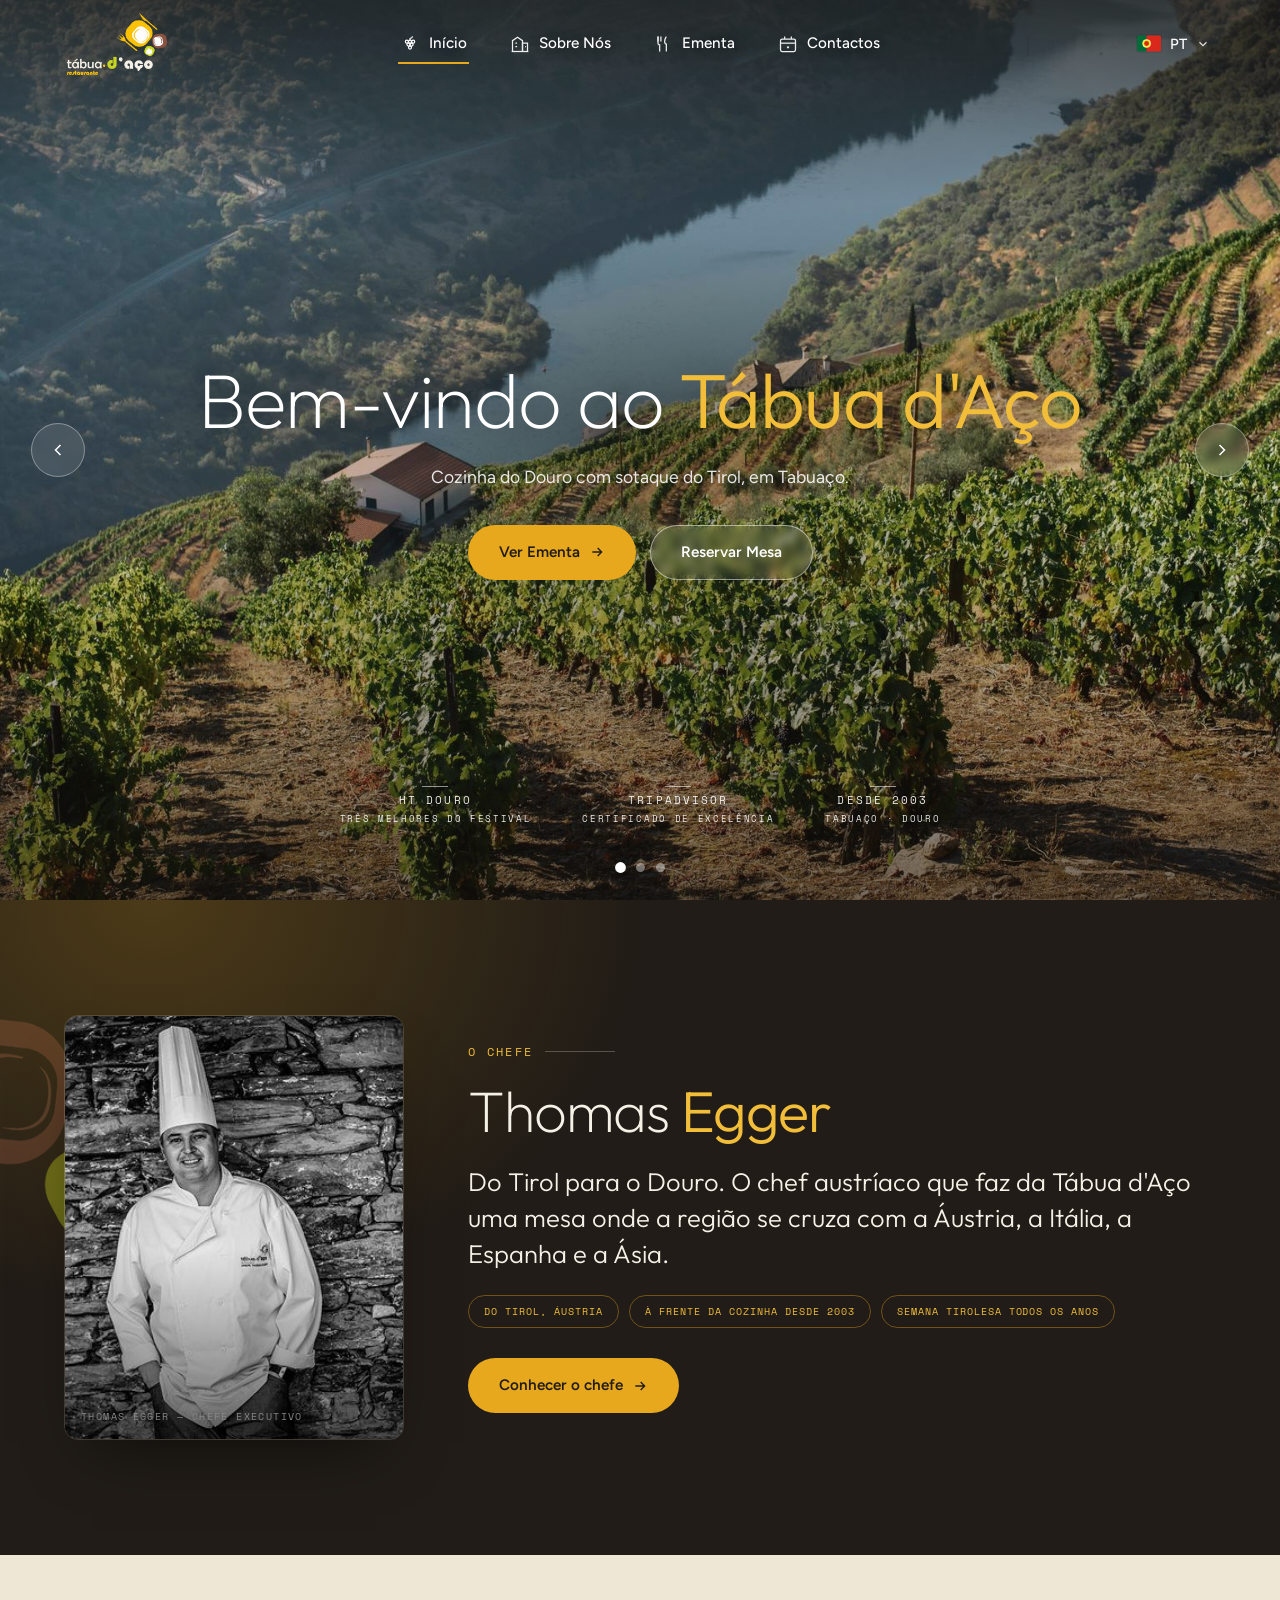
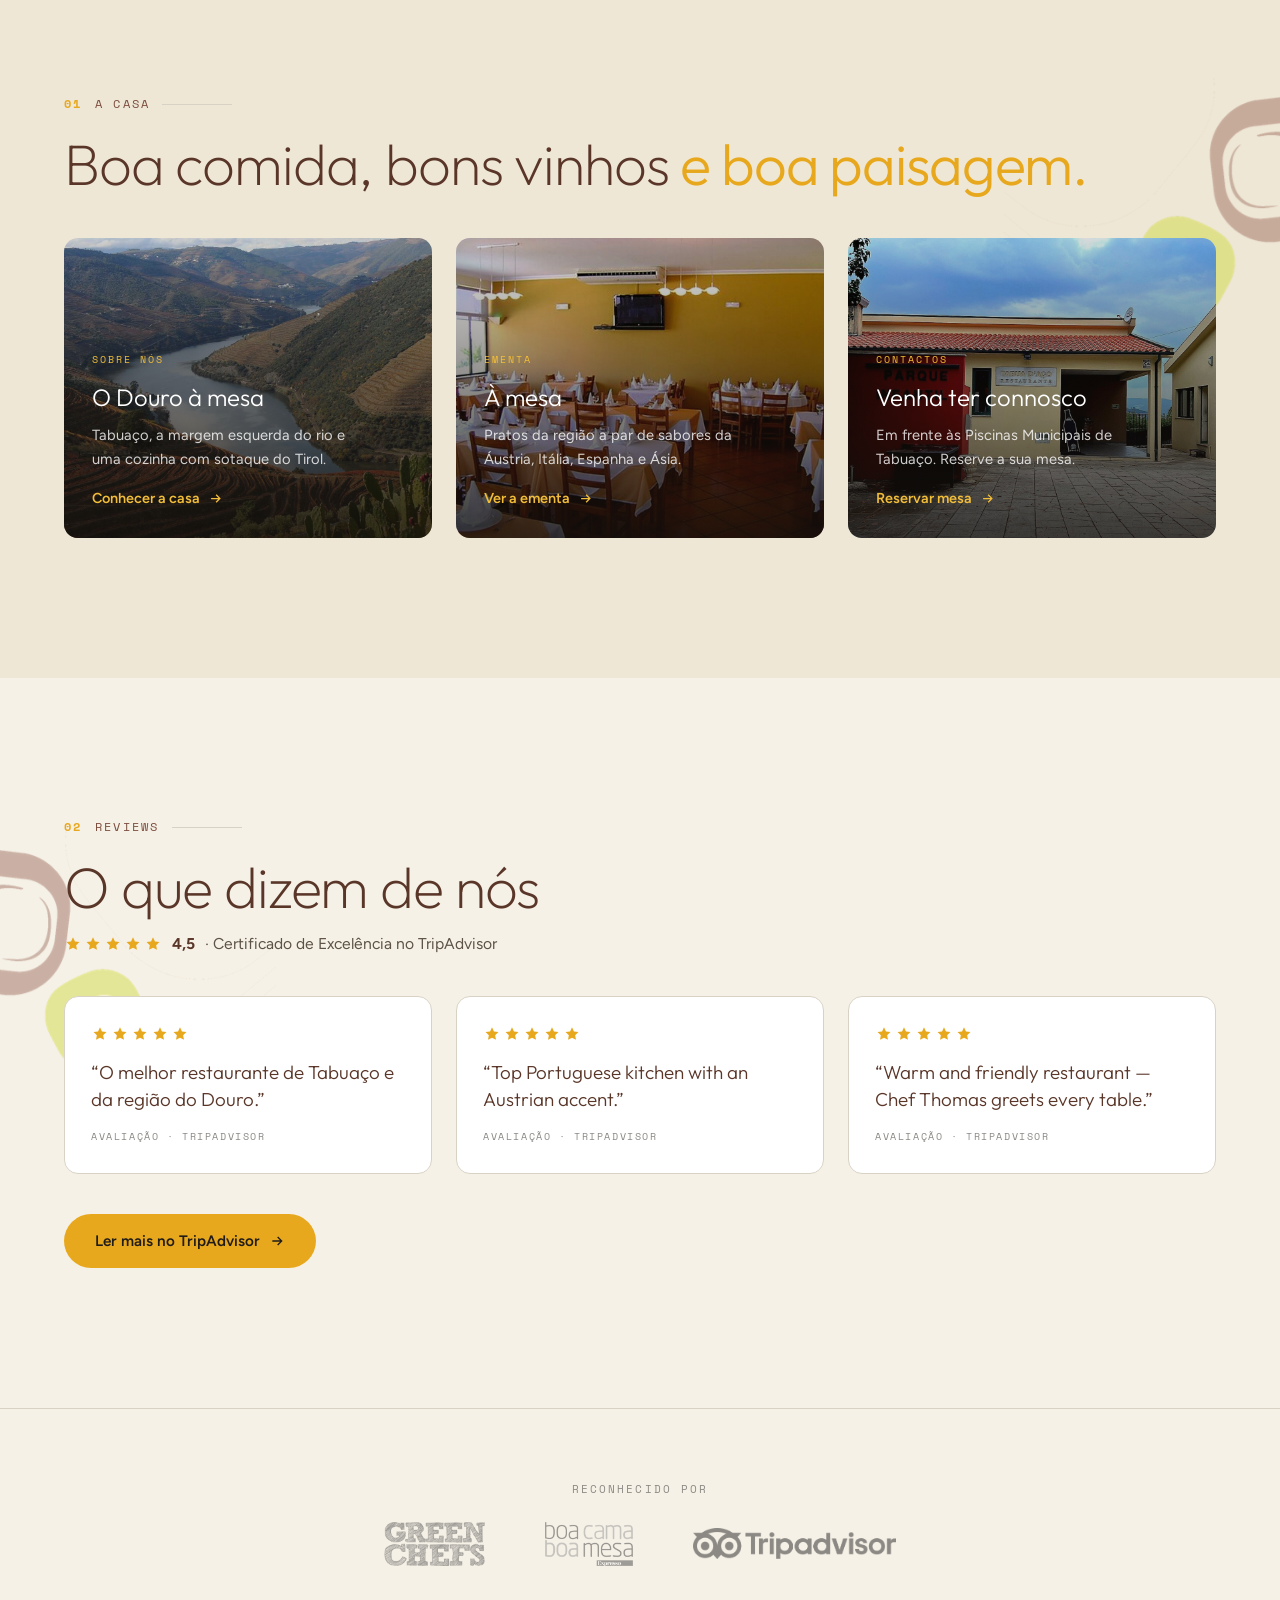
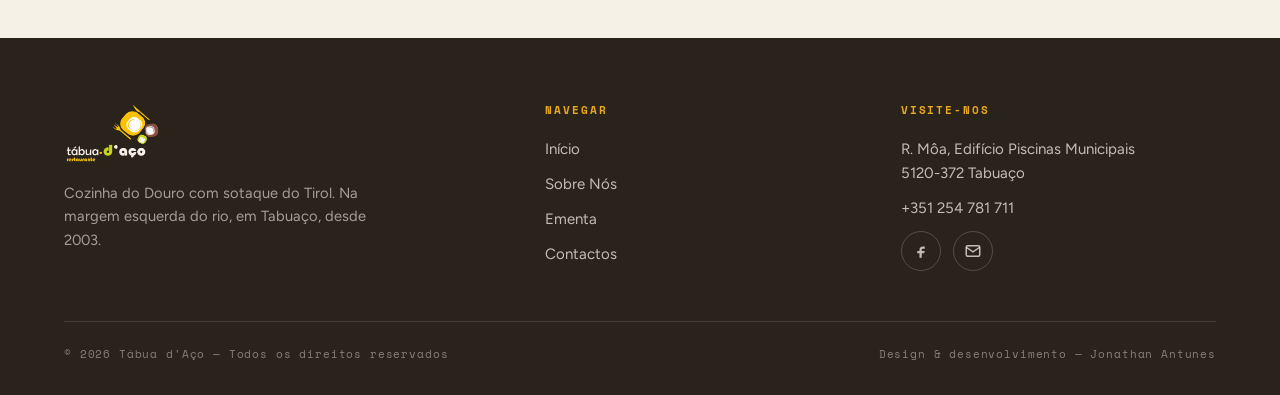
==== index.html @ 77ba1673 "Corrige: interior do restaurante só no cartão 'À mesa' da home Repõe o topo da página Ementa com a f" ====
<!DOCTYPE html>
<html lang="pt">
<head>
<meta charset="UTF-8">
<meta name="viewport" content="width=device-width, initial-scale=1.0">
<meta name="robots" content="index, follow">
<meta name="author" content="Restaurante Tábua d'Aço">
<meta name="theme-color" content="#211C17">
<meta name="geo.region" content="PT-VIS">
<meta name="geo.placename" content="Tabuaço">
<meta name="geo.position" content="41.1156;-7.5664">
<meta name="ICBM" content="41.1156, -7.5664">
<link rel="canonical" href="https://www.restaurantetabuadaco.com/">
<title>Tábua d'Aço — Restaurante · Tabuaço, Douro</title>
<meta name="description" content="Restaurante Tábua d'Aço, em Tabuaço, na margem esquerda do Douro. Cozinha da região com influências austríacas, italianas, asiáticas e espanholas. Chefe Thomas Egger.">
<meta property="og:title" content="Tábua d'Aço — Restaurante · Tabuaço, Douro">
<meta property="og:description" content="Restaurante Tábua d'Aço, em Tabuaço, na margem esquerda do Douro. Cozinha da região com influências austríacas, italianas, asiáticas e espanholas. Chefe Thomas Egger.">
<meta property="og:type" content="website">
<meta property="og:site_name" content="Tábua d'Aço">
<meta property="og:locale" content="pt_PT">
<meta property="og:locale:alternate" content="en_GB">
<meta property="og:locale:alternate" content="de_DE">
<meta property="og:locale:alternate" content="es_ES">
<meta property="og:locale:alternate" content="fr_FR">
<meta property="og:url" content="https://www.restaurantetabuadaco.com/">
<meta property="og:image" content="https://www.restaurantetabuadaco.com/assets/og-image.jpg?v=1">
<meta property="og:image:width" content="1200">
<meta property="og:image:height" content="630">
<meta property="og:image:alt" content="Vista da vila de Tabuaço, no Douro, onde fica o restaurante Tábua d'Aço">
<meta name="twitter:card" content="summary_large_image">
<meta name="twitter:title" content="Tábua d'Aço — Restaurante · Tabuaço, Douro">
<meta name="twitter:description" content="Restaurante Tábua d'Aço, em Tabuaço, na margem esquerda do Douro. Cozinha da região com influências austríacas, italianas, asiáticas e espanholas. Chefe Thomas Egger.">
<meta name="twitter:image" content="https://www.restaurantetabuadaco.com/assets/og-image.jpg?v=1">
<link rel="preconnect" href="https://fonts.googleapis.com">
<link rel="preconnect" href="https://fonts.gstatic.com" crossorigin>
<link href="https://fonts.googleapis.com/css2?family=Outfit:wght@200;300;400;500&family=Figtree:wght@400;500;600&family=Space+Mono:wght@400;700&display=swap" rel="stylesheet">
<link rel="icon" type="image/png" href="assets/favicon.png?v=3">
<link rel="icon" href="assets/favicon.ico?v=3" sizes="any">
<link rel="apple-touch-icon" href="assets/apple-touch-icon.png?v=3">
<link rel="stylesheet" href="assets/style.css?v=21">
<script type="application/ld+json">
{
  "@context": "https://schema.org",
  "@type": "Restaurant",
  "@id": "https://www.restaurantetabuadaco.com/#restaurant",
  "name": "Restaurante Tábua d'Aço",
  "url": "https://www.restaurantetabuadaco.com/",
  "image": "https://www.restaurantetabuadaco.com/assets/og-image.jpg",
  "logo": "https://www.restaurantetabuadaco.com/assets/logo-tabua-daco.png?v=5",
  "description": "Restaurante em Tabuaço, na margem esquerda do Douro. Cozinha da região com influências austríacas, italianas, espanholas e asiáticas, pelo chefe Thomas Egger.",
  "servesCuisine": [
    "Portuguesa",
    "Douro",
    "Austríaca",
    "Italiana",
    "Espanhola",
    "Asiática"
  ],
  "priceRange": "€€",
  "telephone": "+351254781711",
  "email": "geral@restaurantetabuadaco.com",
  "foundingDate": "2003",
  "acceptsReservations": true,
  "currenciesAccepted": "EUR",
  "address": {
    "@type": "PostalAddress",
    "streetAddress": "R. Môa, Edifício Piscinas Municipais",
    "addressLocality": "Tabuaço",
    "postalCode": "5120-372",
    "addressRegion": "Viseu",
    "addressCountry": "PT"
  },
  "geo": {
    "@type": "GeoCoordinates",
    "latitude": 41.1156,
    "longitude": -7.5664
  },
  "hasMap": "https://www.google.com/maps?q=Restaurante+T%C3%A1bua+d%27A%C3%A7o+Tabua%C3%A7o",
  "hasMenu": "https://www.restaurantetabuadaco.com/ementa.html",
  "openingHoursSpecification": [
    {
      "@type": "OpeningHoursSpecification",
      "dayOfWeek": [
        "Tuesday",
        "Wednesday",
        "Thursday",
        "Friday"
      ],
      "opens": "12:00",
      "closes": "15:00"
    },
    {
      "@type": "OpeningHoursSpecification",
      "dayOfWeek": [
        "Tuesday",
        "Wednesday",
        "Thursday",
        "Friday"
      ],
      "opens": "19:00",
      "closes": "23:00"
    },
    {
      "@type": "OpeningHoursSpecification",
      "dayOfWeek": "Saturday",
      "opens": "12:00",
      "closes": "23:59"
    },
    {
      "@type": "OpeningHoursSpecification",
      "dayOfWeek": "Sunday",
      "opens": "12:00",
      "closes": "16:00"
    }
  ],
  "sameAs": [
    "https://www.facebook.com/restaurante.tabuadaco",
    "https://www.tripadvisor.com/Restaurant_Review-g2368615-d3514501-Reviews-Tabua_D_aco-Tabuaco_Viseu_District_Northern_Portugal.html"
  ]
}
</script>
</head>
<body>
<!-- ============ HEADER ============ -->
<div class="header header--overlay">
  <div class="header__top">
    <a href="index.html" class="header__logo" aria-label="Tábua d'Aço — início">
      <img class="logo-dark" src="assets/logo-tabua-daco.png?v=5" alt="Logótipo do Restaurante Tábua d'Aço — Tabuaço, Douro" width="320" height="205">
      <img class="logo-light" src="assets/logo-tabua-daco-claro.png?v=5" alt="" aria-hidden="true" width="320" height="205">
    </a>

    <nav class="header__nav" id="nav" aria-label="Navegação principal">
      <a href="index.html" class="active">
        <svg width="24" height="24" viewBox="0 0 24 24" fill="none" stroke="currentColor" stroke-width="1.5" aria-hidden="true"><circle cx="8.2" cy="9.2" r="1.8"/><circle cx="12" cy="9.2" r="1.8"/><circle cx="15.8" cy="9.2" r="1.8"/><circle cx="10.1" cy="12.7" r="1.8"/><circle cx="13.9" cy="12.7" r="1.8"/><circle cx="12" cy="16.2" r="1.8"/><path d="M12 7.4V5.2M12 5.2c1.7 0 2.8-1 3.1-2.4"/></svg>
        <span data-i18n="nav_home">Início</span>
      </a>
      <a href="sobre.html">
        <svg width="24" height="24" viewBox="0 0 24 24" fill="none" stroke="currentColor" stroke-width="1.5" aria-hidden="true"><path d="M3 21V8l6-4 6 4v13"/><path d="M15 21V11h6v10"/><path d="M6.5 11h2M6.5 15h2M18 15h1"/><path d="M2 21h20"/></svg>
        <span data-i18n="nav_about">Sobre Nós</span>
      </a>
      <a href="ementa.html">
        <svg width="24" height="24" viewBox="0 0 24 24" fill="none" stroke="currentColor" stroke-width="1.5" aria-hidden="true"><path d="M6 3v8a2 2 0 002 2v8"/><path d="M6 3v6M9.5 3v6"/><path d="M16 3c-1.5 2-2 4-2 6s.7 3 2 3v9"/></svg>
        <span data-i18n="nav_menu">Ementa</span>
      </a>
      <a href="contactos.html">
        <svg width="24" height="24" viewBox="0 0 24 24" fill="none" stroke="currentColor" stroke-width="1.5" aria-hidden="true"><path d="M8 3v3M16 3v3"/><rect x="3" y="6" width="18" height="15" rx="2"/><path d="M3 11h18"/><circle cx="12" cy="16" r="1.4" fill="currentColor" stroke="none"/></svg>
        <span data-i18n="nav_contact">Contactos</span>
      </a>
    </nav>

    <div class="header__right">
      <div class="lang" id="lang">
        <button class="lang__btn" id="langBtn" aria-haspopup="true" aria-expanded="false">
          <span class="lang__flag" id="langFlag">
            <svg viewBox="0 0 30 20" width="24" height="17"><rect width="12" height="20" fill="#046A38"/><rect x="12" width="18" height="20" fill="#DA291C"/><circle cx="12" cy="10" r="5" fill="#FFE900" stroke="#fff" stroke-width=".7"/><circle cx="12" cy="10" r="3" fill="#DA291C"/></svg>
          </span>
          <span id="langLabel">PT</span>
          <svg width="24" height="24" class="lang__chev" viewBox="0 0 24 24" fill="none" stroke="currentColor" stroke-width="2"><path d="M6 9l6 6 6-6"/></svg>
        </button>
        <div class="lang__menu" role="menu">
          <button role="menuitem" aria-current="true" data-lang="pt"><svg viewBox="0 0 30 20" width="22" height="15"><rect width="12" height="20" fill="#046A38"/><rect x="12" width="18" height="20" fill="#DA291C"/><circle cx="12" cy="10" r="5" fill="#FFE900" stroke="#fff" stroke-width=".7"/><circle cx="12" cy="10" r="3" fill="#DA291C"/></svg> Português</button>
          <button role="menuitem" aria-current="false" data-lang="en"><svg viewBox="0 0 30 20" width="22" height="15"><rect width="30" height="20" fill="#012169"/><path d="M0 0l30 20M30 0L0 20" stroke="#fff" stroke-width="4"/><path d="M15 0v20M0 10h30" stroke="#fff" stroke-width="6"/><path d="M15 0v20M0 10h30" stroke="#C8102E" stroke-width="3.5"/></svg> English</button>
          <button role="menuitem" aria-current="false" data-lang="de"><svg viewBox="0 0 30 20" width="22" height="15"><rect width="30" height="20" fill="#000"/><rect y="6.667" width="30" height="6.667" fill="#DD0000"/><rect y="13.333" width="30" height="6.667" fill="#FFCE00"/></svg> Deutsch</button>
          <button role="menuitem" aria-current="false" data-lang="es"><svg viewBox="0 0 30 20" width="22" height="15"><rect width="30" height="20" fill="#AA151B"/><rect y="5" width="30" height="10" fill="#F1BF00"/></svg> Español</button>
          <button role="menuitem" aria-current="false" data-lang="fr"><svg viewBox="0 0 30 20" width="22" height="15"><rect width="10" height="20" fill="#0055A4"/><rect x="10" width="10" height="20" fill="#fff"/><rect x="20" width="10" height="20" fill="#EF4135"/></svg> Français</button>
        </div>
      </div>
    </div>

    <button class="burger" id="burger" aria-label="Abrir menu" aria-expanded="false" aria-controls="nav">
      <span></span><span></span><span></span>
    </button>
  </div>
</div>

<main id="topo">
<section class="hero" id="hero">
  <!-- Fotos do slideshow (legendas para SEO/acessibilidade) -->
  <!-- Créditos: slide 1 © Maksym Kaharlytskyi (Unsplash); slide 2 © Rach Sam (Unsplash); slide 3 vila de Tabuaço -->
  <div class="hero__slide active" data-slide="0" role="img" aria-label="Vinhas em socalcos e a curva do rio Douro ao fim da tarde"></div>
  <div class="hero__slide" data-slide="1" role="img" aria-label="Quinta junto ao rio Douro, entre socalcos de vinha"></div>
  <div class="hero__slide" data-slide="2" role="img" aria-label="Vista panorâmica da vila de Tabuaço, no Alto Douro Vinhateiro"></div>
  <div class="hero__scrim"></div>

  <div class="hero__inner">
    <h1 class="hero__title" id="heroTitle">Bem-vindo ao <span class="accent">Tábua d'Aço</span></h1>
    <p class="hero__sub" id="heroSub">Cozinha do Douro com sotaque do Tirol, em Tabuaço.</p>
    <div class="hero__cta">
      <a href="ementa.html" class="btn btn--gold"><span data-i18n="btn_menu">Ver Ementa</span>
        <svg width="24" height="24" viewBox="0 0 24 24" fill="none" stroke="currentColor" stroke-width="2"><path d="M5 12h14M13 6l6 6-6 6"/></svg>
      </a>
      <a href="contactos.html" class="btn btn--ghost" data-i18n="btn_book">Reservar Mesa</a>
    </div>
  </div>

  <button class="hero__arrow hero__arrow--prev" id="prev" aria-label="Imagem anterior">
    <svg width="24" height="24" viewBox="0 0 24 24" fill="none" stroke="currentColor" stroke-width="1.8"><path d="M15 18l-6-6 6-6"/></svg>
  </button>
  <button class="hero__arrow hero__arrow--next" id="next" aria-label="Imagem seguinte">
    <svg width="24" height="24" viewBox="0 0 24 24" fill="none" stroke="currentColor" stroke-width="1.8"><path d="M9 6l6 6-6 6"/></svg>
  </button>

  <div class="hero__marks">
    <div class="mark">
      <span class="mark__rule"></span>
      <strong>HT Douro</strong>
      <span data-i18n="mark1_s">Três melhores do festival</span>
    </div>
    <div class="mark">
      <span class="mark__rule"></span>
      <strong>TripAdvisor</strong>
      <span data-i18n="mark2_s">Certificado de Excelência</span>
    </div>
    <div class="mark">
      <span class="mark__rule"></span>
      <strong data-i18n="mark3_t">Desde 2003</strong>
      <span>Tabuaço · Douro</span>
    </div>
  </div>

  <div class="hero__dots" id="dots">
    <button class="dot active" data-go="0" aria-label="Imagem 1"></button>
    <button class="dot" data-go="1" aria-label="Imagem 2"></button>
    <button class="dot" data-go="2" aria-label="Imagem 3"></button>
  </div>
</section>

<!-- ============ CHEFE (destaque) ============ -->
<section class="cheffeat" id="chef-home">
  <div class="cheffeat__glow"></div>
  <div class="cheffeat__wrap">
    <figure class="cheffeat__photo reveal">
      <img src="assets/chef-thomas.jpg?v=2" alt="Chefe Thomas Egger, do Restaurante Tábua d'Aço, em Tabuaço" width="480" height="600" loading="lazy">
      <figcaption>Thomas Egger <span data-i18n="chef_cap">— Chefe executivo</span></figcaption>
    </figure>
    <div class="cheffeat__body reveal">
      <div class="eyebrow eyebrow--dark"><span data-i18n="chef_eyebrow">O Chefe</span> <span class="rule"></span></div>
      <h2 class="h2 h2--light">Thomas <span class="accent">Egger</span></h2>
      <p class="cheffeat__lead" data-i18n="chefh_lead">Do Tirol para o Douro. O chef austríaco que faz da Tábua d'Aço uma mesa onde a região se cruza com a Áustria, a Itália, a Espanha e a Ásia.</p>
      <div class="cheffeat__tags">
        <span data-i18n="chefh_t1">Do Tirol, Áustria</span>
        <span data-i18n="chefh_t2">À frente da cozinha desde 2003</span>
        <span data-i18n="chefh_t3">Semana Tirolesa todos os anos</span>
      </div>
      <a href="sobre.html#chefe" class="btn btn--gold"><span data-i18n="chefh_cta">Conhecer o chefe</span>
        <svg width="24" height="24" viewBox="0 0 24 24" fill="none" stroke="currentColor" stroke-width="2"><path d="M5 12h14M13 6l6 6-6 6"/></svg>
      </a>
    </div>
  </div>
</section>

<!-- ============ ATALHOS ============ -->
<section class="section teasers">
  <div class="section__wrap">
    <div class="eyebrow"><span class="num">01</span> <span data-i18n="home_eyebrow">A casa</span> <span class="rule"></span></div>
    <h2 class="h2" data-i18n="home_h2">Boa comida, bons vinhos <span class="accent">e boa paisagem.</span></h2>
    <div class="teasers__grid">
      <a href="sobre.html" class="teaser teaser--sobre reveal">
        <span class="teaser__bg"></span>
        <span class="teaser__k" data-i18n="nav_about">Sobre Nós</span>
        <h3 data-i18n="t1_h3">O Douro à mesa</h3>
        <p data-i18n="t1_p">Tabuaço, a margem esquerda do rio e uma cozinha com sotaque do Tirol.</p>
        <span class="teaser__go"><span data-i18n="t1_go">Conhecer a casa</span>
          <svg width="24" height="24" viewBox="0 0 24 24" fill="none" stroke="currentColor" stroke-width="2"><path d="M5 12h14M13 6l6 6-6 6"/></svg>
        </span>
      </a>
      <a href="ementa.html" class="teaser teaser--ementa reveal">
        <span class="teaser__bg"></span>
        <span class="teaser__k" data-i18n="nav_menu">Ementa</span>
        <h3 data-i18n="t2_h3">À mesa</h3>
        <p data-i18n="t2_p">Pratos da região a par de sabores da Áustria, Itália, Espanha e Ásia.</p>
        <span class="teaser__go"><span data-i18n="t2_go">Ver a ementa</span>
          <svg width="24" height="24" viewBox="0 0 24 24" fill="none" stroke="currentColor" stroke-width="2"><path d="M5 12h14M13 6l6 6-6 6"/></svg>
        </span>
      </a>
      <a href="contactos.html" class="teaser teaser--contactos reveal">
        <span class="teaser__bg"></span>
        <span class="teaser__k" data-i18n="nav_contact">Contactos</span>
        <h3 data-i18n="t3_h3">Venha ter connosco</h3>
        <p data-i18n="t3_p">Em frente às Piscinas Municipais de Tabuaço. Reserve a sua mesa.</p>
        <span class="teaser__go"><span data-i18n="t3_go">Reservar mesa</span>
          <svg width="24" height="24" viewBox="0 0 24 24" fill="none" stroke="currentColor" stroke-width="2"><path d="M5 12h14M13 6l6 6-6 6"/></svg>
        </span>
      </a>
    </div>
  </div>
</section>

<!-- ============ REVIEWS ============ -->
<section class="section reviews">
  <div class="section__wrap">
    <div class="eyebrow"><span class="num">02</span> <span data-i18n="rev_eyebrow">Reviews</span> <span class="rule"></span></div>
    <h2 class="h2" data-i18n="rev_h2">O que dizem de nós</h2>
    <p class="reviews__summary">
      <span class="review__stars" aria-hidden="true"><svg viewBox="0 0 24 24" fill="currentColor"><path d="M12 3l2.6 5.6 6 .8-4.4 4.2 1.1 6.1L12 16.9 6.7 19.7l1.1-6.1L3.4 9.4l6-.8z"/></svg><svg viewBox="0 0 24 24" fill="currentColor"><path d="M12 3l2.6 5.6 6 .8-4.4 4.2 1.1 6.1L12 16.9 6.7 19.7l1.1-6.1L3.4 9.4l6-.8z"/></svg><svg viewBox="0 0 24 24" fill="currentColor"><path d="M12 3l2.6 5.6 6 .8-4.4 4.2 1.1 6.1L12 16.9 6.7 19.7l1.1-6.1L3.4 9.4l6-.8z"/></svg><svg viewBox="0 0 24 24" fill="currentColor"><path d="M12 3l2.6 5.6 6 .8-4.4 4.2 1.1 6.1L12 16.9 6.7 19.7l1.1-6.1L3.4 9.4l6-.8z"/></svg><svg viewBox="0 0 24 24" fill="currentColor"><path d="M12 3l2.6 5.6 6 .8-4.4 4.2 1.1 6.1L12 16.9 6.7 19.7l1.1-6.1L3.4 9.4l6-.8z"/></svg></span>
      <strong>4,5</strong> <span data-i18n="rev_summary">· Certificado de Excelência no TripAdvisor</span>
    </p>

    <div class="reviews__grid">
      <article class="review reveal">
        <span class="review__stars" aria-hidden="true"><svg viewBox="0 0 24 24" fill="currentColor"><path d="M12 3l2.6 5.6 6 .8-4.4 4.2 1.1 6.1L12 16.9 6.7 19.7l1.1-6.1L3.4 9.4l6-.8z"/></svg><svg viewBox="0 0 24 24" fill="currentColor"><path d="M12 3l2.6 5.6 6 .8-4.4 4.2 1.1 6.1L12 16.9 6.7 19.7l1.1-6.1L3.4 9.4l6-.8z"/></svg><svg viewBox="0 0 24 24" fill="currentColor"><path d="M12 3l2.6 5.6 6 .8-4.4 4.2 1.1 6.1L12 16.9 6.7 19.7l1.1-6.1L3.4 9.4l6-.8z"/></svg><svg viewBox="0 0 24 24" fill="currentColor"><path d="M12 3l2.6 5.6 6 .8-4.4 4.2 1.1 6.1L12 16.9 6.7 19.7l1.1-6.1L3.4 9.4l6-.8z"/></svg><svg viewBox="0 0 24 24" fill="currentColor"><path d="M12 3l2.6 5.6 6 .8-4.4 4.2 1.1 6.1L12 16.9 6.7 19.7l1.1-6.1L3.4 9.4l6-.8z"/></svg></span>
        <p class="review__text">“O melhor restaurante de Tabuaço e da região do Douro.”</p>
        <span class="review__src" data-i18n="rev_src">Avaliação · TripAdvisor</span>
      </article>
      <article class="review reveal">
        <span class="review__stars" aria-hidden="true"><svg viewBox="0 0 24 24" fill="currentColor"><path d="M12 3l2.6 5.6 6 .8-4.4 4.2 1.1 6.1L12 16.9 6.7 19.7l1.1-6.1L3.4 9.4l6-.8z"/></svg><svg viewBox="0 0 24 24" fill="currentColor"><path d="M12 3l2.6 5.6 6 .8-4.4 4.2 1.1 6.1L12 16.9 6.7 19.7l1.1-6.1L3.4 9.4l6-.8z"/></svg><svg viewBox="0 0 24 24" fill="currentColor"><path d="M12 3l2.6 5.6 6 .8-4.4 4.2 1.1 6.1L12 16.9 6.7 19.7l1.1-6.1L3.4 9.4l6-.8z"/></svg><svg viewBox="0 0 24 24" fill="currentColor"><path d="M12 3l2.6 5.6 6 .8-4.4 4.2 1.1 6.1L12 16.9 6.7 19.7l1.1-6.1L3.4 9.4l6-.8z"/></svg><svg viewBox="0 0 24 24" fill="currentColor"><path d="M12 3l2.6 5.6 6 .8-4.4 4.2 1.1 6.1L12 16.9 6.7 19.7l1.1-6.1L3.4 9.4l6-.8z"/></svg></span>
        <p class="review__text">“Top Portuguese kitchen with an Austrian accent.”</p>
        <span class="review__src" data-i18n="rev_src">Avaliação · TripAdvisor</span>
      </article>
      <article class="review reveal">
        <span class="review__stars" aria-hidden="true"><svg viewBox="0 0 24 24" fill="currentColor"><path d="M12 3l2.6 5.6 6 .8-4.4 4.2 1.1 6.1L12 16.9 6.7 19.7l1.1-6.1L3.4 9.4l6-.8z"/></svg><svg viewBox="0 0 24 24" fill="currentColor"><path d="M12 3l2.6 5.6 6 .8-4.4 4.2 1.1 6.1L12 16.9 6.7 19.7l1.1-6.1L3.4 9.4l6-.8z"/></svg><svg viewBox="0 0 24 24" fill="currentColor"><path d="M12 3l2.6 5.6 6 .8-4.4 4.2 1.1 6.1L12 16.9 6.7 19.7l1.1-6.1L3.4 9.4l6-.8z"/></svg><svg viewBox="0 0 24 24" fill="currentColor"><path d="M12 3l2.6 5.6 6 .8-4.4 4.2 1.1 6.1L12 16.9 6.7 19.7l1.1-6.1L3.4 9.4l6-.8z"/></svg><svg viewBox="0 0 24 24" fill="currentColor"><path d="M12 3l2.6 5.6 6 .8-4.4 4.2 1.1 6.1L12 16.9 6.7 19.7l1.1-6.1L3.4 9.4l6-.8z"/></svg></span>
        <p class="review__text">“Warm and friendly restaurant — Chef Thomas greets every table.”</p>
        <span class="review__src" data-i18n="rev_src">Avaliação · TripAdvisor</span>
      </article>
    </div>

    <a href="https://www.tripadvisor.com/Restaurant_Review-g2368615-d3514501-Reviews-Tabua_D_aco-Tabuaco_Viseu_District_Northern_Portugal.html" target="_blank" rel="noopener" class="btn btn--gold reviews__cta">
      <span data-i18n="rev_cta">Ler mais no TripAdvisor</span>
      <svg width="24" height="24" viewBox="0 0 24 24" fill="none" stroke="currentColor" stroke-width="2"><path d="M5 12h14M13 6l6 6-6 6"/></svg>
    </a>
  </div>
</section>
</main>

<!-- ============ RECONHECIDO POR ============ -->
<section class="trustband">
  <div class="awardwall reveal">
    <p class="awardwall__k" data-i18n="aw_wall_k">Reconhecido por</p>
    <div class="awardwall__row">
      <img src="assets/award-greenchef.png?v=1" alt="Green Chefs" loading="lazy">
      <img src="assets/award-boacama.png?v=1" alt="Boa Cama Boa Mesa — Guia Expresso" loading="lazy">
      <img class="aw--wide" src="assets/award-tripadvisor.png?v=1" alt="Tripadvisor" loading="lazy">
    </div>
  </div>
</section>

<!-- ============ FOOTER ============ -->
<div class="footer">
  <div class="footer__grid">
    <div>
      <img src="assets/logo-tabua-daco-claro.png?v=5" alt="Restaurante Tábua d'Aço" class="footer__logo" width="320" height="203" loading="lazy">
      <p class="footer__tag" data-i18n="footer_tag">Cozinha do Douro com sotaque do Tirol. Na margem esquerda do rio, em Tabuaço, desde 2003.</p>
    </div>
    <div class="footer__col">
      <h4 data-i18n="foot_nav">Navegar</h4>
      <a href="index.html" data-i18n="nav_home">Início</a>
      <a href="sobre.html" data-i18n="nav_about">Sobre Nós</a>
      <a href="ementa.html" data-i18n="nav_menu">Ementa</a>
      <a href="contactos.html" data-i18n="nav_contact">Contactos</a>
    </div>
    <div class="footer__col">
      <h4 data-i18n="foot_visit">Visite-nos</h4>
      <p>R. Môa, Edifício Piscinas Municipais<br>5120-372 Tabuaço</p>
      <p><a href="tel:+351254781711">+351 254 781 711</a></p>
      <div class="footer__social">
        <a href="https://facebook.com/restaurante.tabuadaco" target="_blank" rel="noopener" aria-label="Facebook"><svg width="24" height="24" viewBox="0 0 24 24" fill="currentColor"><path d="M14 9h3V6h-3c-2.2 0-4 1.8-4 4v2H7v3h3v6h3v-6h3l1-3h-4v-2c0-.6.4-1 1-1z"/></svg></a>
        <a href="mailto:geral@restaurantetabuadaco.com" aria-label="Email"><svg width="24" height="24" viewBox="0 0 24 24" fill="none" stroke="currentColor" stroke-width="2"><rect x="3" y="5" width="18" height="14" rx="2"/><path d="M3 7l9 6 9-6"/></svg></a>
      </div>
    </div>
  </div>
  <div class="footer__bottom">
    <span data-i18n="foot_rights">© 2026 Tábua d'Aço — Todos os direitos reservados</span>
    <span>Design &amp; desenvolvimento — Jonathan Antunes</span>
  </div>
</div>

<button class="totop" id="totop" aria-label="Voltar ao topo">
  <svg width="24" height="24" viewBox="0 0 24 24" fill="none" stroke="currentColor" stroke-width="2.4"><path d="M12 19V5M5 12l7-7 7 7"/></svg>
</button>

<script src="assets/i18n.js?v=6"></script>
<script src="assets/app.js?v=5"></script>
</body>
</html>
---- assets/style.css ----
:root{
  --espresso:#211C17;
  --espresso-2:#2A231C;
  --cream:#F6F1E7;
  --cream-2:#EFE7D6;
  --brown:#7C4E3E;
  --brown-deep:#5A3629;
  --gold:#E7A81E;
  --gold-soft:#F2BE3A;
  --olive:#8FA028;
  --olive-soft:#A7B834;
  --steel:#8C8A85;
  --steel-line:#D8D2C4;
  --ink:#2B241D;
  --ink-soft:#5C5245;
  --white:#FFFFFF;

  --display:'Outfit',-apple-system,'Segoe UI',sans-serif;
  --sans:'Figtree',-apple-system,'Segoe UI',sans-serif;
  --mono:'Space Mono',ui-monospace,monospace;

  --img1:url("hero-1-vale.jpg");
  --img-contactos:url("contactos-frente.jpg?v=1");
  --img-mesa:url("interior-sala.jpg?v=1");
  --img2:url("hero-2-rio.jpg");
  --img3:url("hero-3-socalcos.jpg");
  --hero1:url("hero-1-vinhas.jpg");
  --hero2:url("hero-2-douro.jpg?v=3");
  --hero3:url("hero-3-tabuaco.jpg?v=2");

  --wrap:1180px;
  --pad:clamp(20px,5vw,64px);
  --head-top:88px;
}
*{margin:0;padding:0;box-sizing:border-box}
html{scroll-behavior:smooth}
body{font-family:var(--sans);background:var(--cream);color:var(--ink);line-height:1.6;-webkit-font-smoothing:antialiased;overflow-x:hidden}
img{max-width:100%;display:block}
a{color:inherit;text-decoration:none}
::selection{background:var(--gold);color:var(--espresso)}
:focus-visible{outline:2px solid var(--gold);outline-offset:3px;border-radius:3px}

/* ============ HEADER (2 camadas, à Lunar) ============ */
.header{position:sticky;top:0;z-index:100;background:var(--white)}

/* página inicial: cabeçalho sobre a imagem (sem fundo); ao rolar surge a barra branca */
.header--overlay{
  position:fixed;top:0;left:0;right:0;background:transparent;
  transition:background .35s ease,box-shadow .35s ease;
}
.header--overlay.scrolled{
  background:var(--white);
  box-shadow:0 8px 26px -16px rgba(0,0,0,.4);
}
/* leve escurecimento por trás do cabeçalho para o texto se ler sobre as fotos */
.header--overlay:not(.scrolled)::before{
  content:"";position:absolute;left:0;right:0;top:0;height:230%;z-index:-1;pointer-events:none;
  background:linear-gradient(180deg,rgba(18,14,10,.5),rgba(18,14,10,0));
}
.header--overlay:not(.scrolled) .header__top{border-bottom-color:transparent}
/* cabeçalho claro enquanto está sobre a imagem */
.header--overlay:not(.scrolled) .header__nav a,
.header--overlay:not(.scrolled) .lang__btn{color:#fff;text-shadow:0 1px 12px rgba(0,0,0,.5)}
.header--overlay:not(.scrolled) .header__nav a svg{color:#fff;opacity:.92}
.header--overlay:not(.scrolled) .header__nav a.active svg{opacity:1}
.header--overlay:not(.scrolled) .lang__chev{color:rgba(255,255,255,.85)}
.header--overlay:not(.scrolled) .burger span{background:#fff}
/* troca de logótipo consoante o fundo */
.header__logo .logo-light{display:none}
.header--overlay:not(.scrolled) .header__logo .logo-dark{display:none}
.header--overlay:not(.scrolled) .header__logo .logo-light{display:block}

.header__top{
  height:var(--head-top);
  display:grid;grid-template-columns:1fr auto 1fr;align-items:center;
  padding:0 var(--pad);border-bottom:1px solid var(--steel-line);
}
.header__logo{display:flex;justify-content:flex-start}
.header__logo img{height:68px;width:auto}

.header__right{display:flex;justify-content:flex-end;align-items:center}
.lang{position:relative}
.lang__btn{
  display:flex;align-items:center;gap:9px;background:none;border:0;cursor:pointer;
  font-family:var(--sans);font-size:.92rem;font-weight:500;color:var(--ink);padding:8px 6px;
}
.lang__flag{width:24px;height:17px;border-radius:2px;overflow:hidden;flex:none;box-shadow:0 0 0 1px rgba(0,0,0,.08)}
.lang__chev{width:14px;height:14px;transition:transform .25s;color:var(--steel)}
.lang.open .lang__chev{transform:rotate(180deg)}
.lang__menu{
  position:absolute;right:0;top:calc(100% + 8px);background:var(--white);
  border:1px solid var(--steel-line);border-radius:10px;min-width:132px;padding:6px;
  box-shadow:0 18px 40px -18px rgba(0,0,0,.3);
  opacity:0;visibility:hidden;transform:translateY(-6px);transition:opacity .2s,transform .2s,visibility .2s;
}
.lang.open .lang__menu{opacity:1;visibility:visible;transform:none}
.lang__menu button{
  width:100%;display:flex;align-items:center;gap:9px;background:none;border:0;cursor:pointer;
  padding:9px 10px;border-radius:7px;font-family:var(--sans);font-size:.9rem;color:var(--ink);
  transition:background .18s;
}
.lang__menu button:hover{background:var(--cream-2)}
.lang__menu button[aria-current="true"]{font-weight:600}

/* navegação única: ícone + rótulo na mesma barra */
.header__nav{
  display:flex;align-items:center;justify-content:center;gap:clamp(16px,3vw,44px);
}
.header__nav a{
  display:inline-flex;align-items:center;gap:9px;white-space:nowrap;
  font-size:.95rem;font-weight:500;color:var(--ink);position:relative;padding:10px 2px;
  transition:color .2s;
}
.header__nav a svg{width:20px;height:20px;color:var(--brown);opacity:.68;transition:opacity .2s,transform .25s}
.header__nav a::after{content:"";position:absolute;left:0;right:0;bottom:2px;height:2px;width:0;margin:0 auto;background:var(--gold);transition:width .28s ease}
.header__nav a:hover{color:var(--brown)}
.header__nav a:hover svg{opacity:1;transform:translateY(-1px)}
.header__nav a:hover::after{width:100%}
.header__nav a.active{color:var(--brown)}
.header__nav a.active svg{opacity:1}
.header__nav a.active::after{width:100%}

.burger{display:none;background:none;border:0;cursor:pointer;width:40px;height:40px;position:relative}
.burger span{position:absolute;left:9px;right:9px;height:2px;background:var(--ink);transition:transform .35s,opacity .2s}
.burger span:nth-child(1){top:13px}
.burger span:nth-child(2){top:19px}
.burger span:nth-child(3){top:25px}
.burger.open span:nth-child(1){transform:translateY(6px) rotate(45deg)}
.burger.open span:nth-child(2){opacity:0}
.burger.open span:nth-child(3){transform:translateY(-6px) rotate(-45deg)}

/* ============ HERO SLIDER ============ */
.hero{
  position:relative;
  height:100svh;
  min-height:560px;
  overflow:hidden;background:var(--espresso);
}
.hero__slide{
  position:absolute;inset:0;
  background-size:cover;background-position:center;
  opacity:0;transform:scale(1.05);
  transition:opacity 1.1s ease,transform 7s ease-out;
}
.hero__slide.active{opacity:1;transform:scale(1)}
.hero__slide[data-slide="0"]{background-image:var(--hero1)}
.hero__slide[data-slide="1"]{background-image:var(--hero2)}
.hero__slide[data-slide="2"]{background-image:var(--hero3)}
.hero__scrim{
  position:absolute;inset:0;pointer-events:none;
  background:
    radial-gradient(70% 55% at 50% 48%,rgba(20,16,12,.34),transparent 72%),
    linear-gradient(180deg,rgba(20,16,12,.34) 0%,rgba(20,16,12,.06) 26%,rgba(20,16,12,.08) 54%,rgba(20,16,12,.58) 100%);
}
.hero__inner{
  position:absolute;inset:0;z-index:2;
  display:flex;flex-direction:column;align-items:center;justify-content:center;
  padding:40px clamp(60px,9vw,120px) 0;text-align:center;
}
.hero__title{
  font-family:var(--display);font-weight:200;color:var(--white);
  font-size:clamp(2.1rem,6vw,5.6rem);line-height:1.05;letter-spacing:-.015em;
  text-shadow:0 4px 40px rgba(0,0,0,.45);
  max-width:min(1120px,92vw);text-wrap:balance;
}
.hero__title .accent{font-weight:300;color:var(--gold-soft);white-space:nowrap}
.hero__sub{
  margin-top:22px;color:rgba(255,255,255,.88);font-size:clamp(.95rem,1.4vw,1.1rem);
  max-width:46ch;text-shadow:0 2px 20px rgba(0,0,0,.4);
}
.hero__cta{margin-top:34px;display:flex;gap:14px;flex-wrap:wrap;justify-content:center}

.btn{
  font-family:var(--sans);font-weight:600;font-size:.95rem;
  padding:14px 30px;border-radius:100px;cursor:pointer;border:1px solid transparent;
  display:inline-flex;align-items:center;gap:9px;
  transition:transform .2s,background .25s,box-shadow .25s,border-color .25s,color .25s;
}
.btn svg{width:16px;height:16px}
.btn--gold{background:var(--gold);color:var(--espresso)}
.btn--gold:hover{background:var(--gold-soft);transform:translateY(-2px);box-shadow:0 14px 30px -12px rgba(231,168,30,.75)}
.btn--ghost{background:rgba(255,255,255,.07);color:var(--white);border-color:rgba(255,255,255,.5);backdrop-filter:blur(4px)}
.btn--ghost:hover{background:rgba(255,255,255,.16);border-color:var(--white);transform:translateY(-2px)}

/* setas */
.hero__arrow{
  position:absolute;top:50%;transform:translateY(-50%);z-index:3;
  width:54px;height:54px;border-radius:50%;cursor:pointer;
  border:1px solid rgba(255,255,255,.35);background:rgba(255,255,255,.1);
  backdrop-filter:blur(6px);color:var(--white);
  display:flex;align-items:center;justify-content:center;
  transition:background .25s,border-color .25s,transform .2s;
}
.hero__arrow:hover{background:rgba(255,255,255,.24);border-color:var(--white)}
.hero__arrow--prev{left:clamp(12px,2.4vw,32px)}
.hero__arrow--next{right:clamp(12px,2.4vw,32px)}
.hero__arrow--prev:hover{transform:translateY(-50%) translateX(-2px)}
.hero__arrow--next:hover{transform:translateY(-50%) translateX(2px)}
.hero__arrow svg{width:20px;height:20px}

/* selos */
.hero__marks{
  position:absolute;left:0;right:0;bottom:74px;z-index:3;
  display:flex;align-items:flex-end;justify-content:center;gap:clamp(22px,4vw,56px);
  flex-wrap:wrap;padding:0 20px;
}
.mark{
  display:flex;flex-direction:column;align-items:center;gap:6px;
  color:rgba(255,255,255,.9);font-family:var(--mono);
  font-size:.58rem;letter-spacing:.18em;text-transform:uppercase;line-height:1.35;text-align:center;
}
.mark__rosettes{display:flex;gap:5px}
.mark__rosettes svg{width:19px;height:19px}
.mark__rule{width:26px;height:1px;background:rgba(255,255,255,.55)}
.mark strong{font-weight:400;font-size:.66rem;letter-spacing:.2em}

/* pontos */
.hero__dots{
  position:absolute;left:0;right:0;bottom:28px;z-index:3;
  display:flex;justify-content:center;gap:11px;
}
.dot{
  width:9px;height:9px;border-radius:50%;border:0;cursor:pointer;padding:0;
  background:rgba(255,255,255,.4);transition:background .25s,transform .25s;
}
.dot:hover{background:rgba(255,255,255,.7)}
.dot.active{background:var(--white);transform:scale(1.2)}

/* ============ SECÇÕES ============ */
.section{padding:clamp(80px,11vw,140px) var(--pad)}
.section__wrap{max-width:var(--wrap);margin:0 auto}
.eyebrow{
  display:flex;align-items:center;gap:12px;margin-bottom:20px;
  font-family:var(--mono);font-size:.72rem;letter-spacing:.2em;text-transform:uppercase;color:var(--brown);
}
.eyebrow .num{color:var(--gold);font-weight:700}
.eyebrow .rule{flex:1;height:1px;background:var(--steel-line);max-width:70px}
.h2{
  font-family:var(--display);font-weight:200;
  font-size:clamp(2.1rem,4.8vw,3.6rem);line-height:1.05;letter-spacing:-.02em;color:var(--brown-deep);
}
.h2 .accent{color:var(--gold);font-weight:300}

/* SOBRE */
.about{background:var(--cream)}
.about__grid{display:grid;grid-template-columns:1.05fr .95fr;gap:clamp(36px,6vw,84px);align-items:center}
.about__lead{
  font-family:var(--display);font-weight:300;font-size:clamp(1.25rem,2.1vw,1.6rem);
  line-height:1.42;color:var(--ink);margin:24px 0 22px;
}
.about__body p{color:var(--ink-soft);margin-bottom:18px;max-width:52ch}
.about__sign{margin-top:26px;font-family:var(--display);font-weight:300;font-style:italic;font-size:1.1rem;color:var(--brown)}
.about__meta{display:flex;gap:40px;margin-top:32px;flex-wrap:wrap}
.about__meta .stat{display:flex;flex-direction:column;gap:5px}
.about__meta .stat b{font-family:var(--display);font-weight:300;font-size:2.1rem;color:var(--brown-deep);line-height:1}
.about__meta .stat span{font-family:var(--mono);font-size:.66rem;letter-spacing:.14em;text-transform:uppercase;color:var(--steel)}

.about__photo{position:relative;border-radius:14px;overflow:hidden;aspect-ratio:4/5;box-shadow:0 30px 60px -30px rgba(90,54,41,.45)}
.about__img{width:100%;height:100%;background-image:var(--img3);background-size:cover;background-position:center}
.about__photo figcaption{
  position:absolute;left:22px;bottom:18px;color:#fff;font-family:var(--mono);
  font-size:.62rem;letter-spacing:.16em;text-transform:uppercase;text-shadow:0 2px 12px rgba(0,0,0,.6);
}
.about__photo::after{content:"";position:absolute;inset:0;background:linear-gradient(180deg,transparent 55%,rgba(0,0,0,.5))}

/* PILARES */
.pillars{
  display:grid;grid-template-columns:repeat(3,1fr);gap:26px;
  margin-top:clamp(56px,7vw,90px);
}
.pillar{
  background:var(--white);border:1px solid var(--steel-line);border-radius:14px;
  padding:32px 28px;transition:transform .3s ease,box-shadow .3s ease;
}
.pillar:hover{transform:translateY(-4px);box-shadow:0 24px 46px -28px rgba(90,54,41,.4)}
.pillar__k{
  font-family:var(--mono);font-size:.64rem;letter-spacing:.2em;text-transform:uppercase;
  color:var(--gold);display:block;margin-bottom:16px;
}
.pillar h3{
  font-family:var(--display);font-weight:300;font-size:1.35rem;line-height:1.25;
  color:var(--brown-deep);margin-bottom:14px;
}
.pillar p{color:var(--ink-soft);font-size:.94rem;line-height:1.62}

/* PAISAGEM */
.landscape{
  margin-top:clamp(48px,6vw,80px);max-width:840px;margin-inline:auto;text-align:center;
}
.landscape blockquote{
  position:relative;font-family:var(--display);font-weight:200;
  font-size:clamp(1.35rem,3vw,2.2rem);line-height:1.32;letter-spacing:-.01em;
  color:var(--brown-deep);text-wrap:balance;padding-top:34px;
}
.landscape blockquote::before{
  content:"";position:absolute;top:0;left:50%;transform:translateX(-50%);
  width:46px;height:2px;background:var(--gold);
}
.landscape figcaption{
  margin-top:22px;font-family:var(--mono);font-size:.72rem;letter-spacing:.14em;
  text-transform:uppercase;color:var(--steel);line-height:1.7;max-width:52ch;margin-inline:auto;
}

/* CHEFE */
.chef{
  position:relative;background:var(--espresso);color:var(--cream);
  padding:clamp(80px,11vw,140px) var(--pad);overflow:hidden;
}
.chef__glow{position:absolute;inset:0;pointer-events:none;background:radial-gradient(60% 90% at 85% 110%,rgba(231,168,30,.28),transparent 70%);animation:ember 6s ease-in-out infinite alternate}
@keyframes ember{from{opacity:.75}to{opacity:1}}
.chef__wrap{
  position:relative;z-index:1;max-width:var(--wrap);margin:0 auto;
  display:grid;grid-template-columns:minmax(240px,320px) 1fr;gap:clamp(34px,5vw,70px);align-items:start;
}
.chef__photo{position:relative;border-radius:14px;overflow:hidden;aspect-ratio:4/5;box-shadow:0 30px 60px -28px rgba(0,0,0,.6);border:1px solid rgba(246,241,231,.14)}
.chef__photo img{width:100%;height:100%;object-fit:cover;display:block}
.chef__photo figcaption{
  position:absolute;left:16px;right:16px;bottom:14px;color:#fff;
  font-family:var(--mono);font-size:.62rem;letter-spacing:.14em;text-transform:uppercase;
  text-shadow:0 2px 12px rgba(0,0,0,.7);
}
.chef__photo::after{content:"";position:absolute;inset:0;background:linear-gradient(180deg,transparent 55%,rgba(0,0,0,.55))}
.chef__content{display:flex;flex-direction:column;gap:clamp(30px,4vw,48px)}
.chef__content .chef__timeline{margin-top:0}
.eyebrow--dark{color:var(--gold-soft)}
.eyebrow--dark .rule{background:rgba(246,241,231,.25)}
.h2--light{color:var(--cream)}
.h2--light .accent{color:var(--gold-soft)}
.chef__lead{
  font-family:var(--display);font-weight:300;font-size:clamp(1.2rem,2vw,1.5rem);line-height:1.44;
  color:var(--cream);margin:24px 0 22px;
}
.chef__intro p{color:rgba(246,241,231,.72);margin-bottom:16px;max-width:54ch}

.chef__timeline{list-style:none;margin-top:8px;counter-reset:none}
.chef__timeline li{
  display:grid;grid-template-columns:auto 1fr;gap:20px;align-items:baseline;
  padding:20px 0;border-bottom:1px solid rgba(246,241,231,.14);position:relative;
}
.chef__timeline li:first-child{border-top:1px solid rgba(246,241,231,.14)}
.tl__year{
  font-family:var(--mono);font-weight:700;font-size:.9rem;color:var(--gold);
  letter-spacing:.06em;min-width:52px;
}
.tl__what{color:rgba(246,241,231,.85);font-size:.96rem;line-height:1.5}

/* MENU */
.menu{background:var(--cream-2)}
.menu__head{display:flex;justify-content:space-between;align-items:flex-end;flex-wrap:wrap;gap:24px;margin-bottom:42px}
.menu__intro{max-width:40ch;color:var(--ink-soft);margin-top:14px}
/* separadores da ementa (estilo sublinhado) */
.menu__filters{
  display:flex;flex-wrap:wrap;justify-content:center;gap:clamp(18px,4vw,54px);
  margin-bottom:clamp(34px,4vw,52px);border-bottom:1px solid var(--steel-line);
}
.mfilter{
  font-family:var(--sans);font-weight:700;font-size:.82rem;letter-spacing:.18em;text-transform:uppercase;
  background:none;border:0;cursor:pointer;color:var(--steel);
  padding:4px 2px 16px;position:relative;transition:color .2s;
}
.mfilter::after{
  content:"";position:absolute;left:0;right:0;bottom:-1px;height:2px;background:var(--gold);
  transform:scaleX(0);transform-origin:center;transition:transform .3s ease,opacity .3s ease;
}
.mfilter:hover{color:var(--brown)}
.mfilter:hover::after{transform:scaleX(.5);opacity:.5}
.mfilter.active{color:var(--ink)}
.mfilter.active::after{transform:scaleX(1);opacity:1}

/* aviso "em breve" (sobremesas) */
.mcat__soon{color:var(--ink-soft);font-size:.92rem;line-height:1.5;margin-top:8px}

/* cartões de categoria distribuídos em 2 colunas (tipo jornal, sem buracos) */
.menu__grid{column-count:2;column-gap:clamp(24px,3vw,40px);animation:fade .5s ease}
/* animação: ao trocar de separador, a ementa "sai" do traço e desenrola-se para baixo */
@keyframes menureveal{
  0%{clip-path:inset(0 0 100% 0);opacity:0;transform:translateY(-44px)}
  55%{opacity:1}
  100%{clip-path:inset(0 0 0 0);opacity:1;transform:translateY(0)}
}
.menu__grid.menu-switching{animation:menureveal 1.15s cubic-bezier(.16,.84,.3,1) both}
.mcat[hidden]{display:none}
@keyframes fade{from{opacity:0;transform:translateY(8px)}to{opacity:1;transform:none}}

/* categorias da ementa (nome ···· preço) */
.mcat{
  break-inside:avoid;-webkit-column-break-inside:avoid;page-break-inside:avoid;
  margin:0 0 clamp(16px,2vw,22px);padding:18px 22px 12px;
  background:var(--white);border:1px solid var(--steel-line);border-radius:12px;
}
.mcat__title{
  font-family:var(--display);font-weight:500;font-size:1.16rem;letter-spacing:.005em;
  color:var(--brown-deep);display:flex;align-items:center;gap:10px;
  padding-bottom:11px;margin-bottom:4px;border-bottom:1px solid var(--steel-line);
}
.mcat__ico{width:22px;height:22px;color:var(--gold);flex:none}
.mcat__note{
  font-family:var(--mono);font-size:.6rem;letter-spacing:.12em;text-transform:uppercase;
  color:var(--steel);margin:6px 0 0;
}
.mlist{display:block}
/* grelha (não flex) para o preço nunca "saltar" para a esquerda quando o
   nome do prato é longo e quebra linha — fica sempre alinhado à direita */
.mrow{
  display:grid;grid-template-columns:auto minmax(14px,1fr) auto;
  align-items:baseline;column-gap:.5rem;padding:7px 0;
}
.mrow__name{grid-column:1;font-family:var(--sans);font-weight:500;font-size:.95rem;color:var(--ink)}
.mrow__note{color:var(--steel);font-weight:400;font-size:.86em}
.mrow::after{
  content:"";grid-column:2;align-self:end;
  margin-bottom:.32em;border-bottom:1px dotted var(--steel);opacity:.55;
}
/* preço alinhado ao fim da linha (tal como o traço), para acompanhar sempre
   a ÚLTIMA linha do nome do prato quando este quebra em duas linhas */
.mrow__price{grid-column:3;align-self:end;font-family:var(--mono);font-weight:700;font-size:.9rem;color:var(--brown-deep);white-space:nowrap}
.mrow__desc{grid-column:1/-1;color:var(--ink-soft);font-size:.82rem;line-height:1.45;margin-top:1px}
@media(max-width:760px){.menu__grid{column-count:1}}
.dish{display:grid;grid-template-columns:1fr auto;gap:4px 14px;align-items:baseline;padding:20px 0;border-bottom:1px solid var(--steel-line)}
.dish__name{font-family:var(--display);font-weight:400;font-size:1.2rem;color:var(--ink);display:flex;align-items:center;gap:10px}
.dish__tag{font-family:var(--mono);font-size:.56rem;letter-spacing:.12em;text-transform:uppercase;background:var(--olive-soft);color:var(--espresso);padding:2px 7px;border-radius:4px}
.dish__tag--gold{background:var(--gold)}
.dish__price{font-family:var(--mono);font-weight:700;font-size:1rem;color:var(--brown-deep);white-space:nowrap}
.dish__desc{grid-column:1/-1;color:var(--ink-soft);font-size:.92rem;line-height:1.5;max-width:46ch}
.menu__note{margin-top:38px;font-family:var(--mono);font-size:.7rem;letter-spacing:.06em;color:var(--steel);text-align:center}

/* CONTACTOS */
.contact{background:var(--cream)}
.contact__grid{display:grid;grid-template-columns:.9fr 1.1fr;gap:clamp(34px,5vw,70px)}
.contact__info .row{padding:22px 0;border-bottom:1px solid var(--steel-line);display:flex;gap:18px;align-items:flex-start}
.contact__info .row:first-of-type{border-top:1px solid var(--steel-line)}
.contact__ico{flex:none;margin-top:3px;color:var(--gold)}
.contact__ico svg{width:20px;height:20px}
.contact__k{font-family:var(--mono);font-size:.64rem;letter-spacing:.16em;text-transform:uppercase;color:var(--steel);margin-bottom:6px;display:block}
.contact__v{font-size:1.02rem;color:var(--ink);line-height:1.5}
.contact__v a{transition:color .2s}
.contact__v a:hover{color:var(--brown)}
.hours-line{display:flex;justify-content:space-between;max-width:280px;font-size:.95rem;padding:2px 0}
.hours-line span:last-child{font-family:var(--mono);font-size:.8rem;color:var(--ink-soft)}
.hours-line.closed span:last-child{color:var(--steel)}

.resform{background:var(--espresso);color:var(--cream);border-radius:16px;padding:clamp(26px,4vw,44px)}
.resform h3{font-family:var(--display);font-weight:300;font-size:1.6rem;margin-bottom:6px}
.resform p{color:rgba(246,241,231,.66);font-size:.92rem;margin-bottom:24px}
.field{margin-bottom:16px}
.field label{display:block;font-family:var(--mono);font-size:.62rem;letter-spacing:.14em;text-transform:uppercase;color:rgba(246,241,231,.6);margin-bottom:7px}
.field input,.field textarea,.field select{
  width:100%;background:rgba(246,241,231,.06);border:1px solid rgba(246,241,231,.18);border-radius:9px;
  padding:13px 14px;color:var(--cream);font-family:var(--sans);font-size:.95rem;transition:border-color .25s,background .25s;
}
.field input::placeholder,.field textarea::placeholder{color:rgba(246,241,231,.35)}
.field input:focus,.field textarea:focus,.field select:focus{outline:none;border-color:var(--gold);background:rgba(246,241,231,.1)}
.field select option{background:var(--espresso)}
.field-row{display:grid;grid-template-columns:1fr 1fr;gap:14px}
.resform .btn{width:100%;justify-content:center;margin-top:6px}

/* FOOTER */
.footer{background:var(--espresso-2);color:var(--cream);padding:64px var(--pad) 32px}
.footer__grid{max-width:var(--wrap);margin:0 auto;display:grid;grid-template-columns:1.4fr 1fr 1fr;gap:40px;align-items:start}
.footer__logo{height:62px;width:auto;margin-bottom:18px}
.footer__tag{color:rgba(246,241,231,.6);max-width:34ch;font-size:.92rem}
.footer__col h4{font-family:var(--mono);font-size:.66rem;letter-spacing:.18em;text-transform:uppercase;color:var(--gold);margin-bottom:18px}
.footer__col a,.footer__col p{display:block;color:rgba(246,241,231,.75);font-size:.94rem;margin-bottom:11px;transition:color .2s}
.footer__col a:hover{color:var(--gold-soft)}
.footer__social{display:flex;gap:12px;margin-top:6px}
.footer__social a{width:40px;height:40px;border-radius:50%;border:1px solid rgba(246,241,231,.2);display:flex;align-items:center;justify-content:center;margin:0;transition:border-color .25s,background .25s,transform .2s}
.footer__social a:hover{border-color:var(--gold);background:rgba(231,168,30,.12);transform:translateY(-2px)}
.footer__social svg{width:18px;height:18px}
.footer__bottom{max-width:var(--wrap);margin:44px auto 0;padding-top:24px;border-top:1px solid rgba(246,241,231,.12);display:flex;justify-content:space-between;gap:16px;flex-wrap:wrap;font-family:var(--mono);font-size:.66rem;letter-spacing:.08em;color:rgba(246,241,231,.45)}

/* topo */
.totop{position:fixed;right:24px;bottom:24px;z-index:80;width:48px;height:48px;border-radius:50%;border:0;cursor:pointer;background:var(--gold);color:var(--espresso);display:flex;align-items:center;justify-content:center;opacity:0;transform:translateY(16px) scale(.8);pointer-events:none;transition:opacity .3s,transform .3s;box-shadow:0 10px 26px -10px rgba(231,168,30,.7)}
.totop.show{opacity:1;transform:none;pointer-events:auto}
.totop svg{width:20px;height:20px}

.reveal{opacity:0;transform:translateY(26px);transition:opacity .8s cubic-bezier(.2,.7,.2,1),transform .8s cubic-bezier(.2,.7,.2,1)}
.reveal.in{opacity:1;transform:none}

/* ============ RESPONSIVO ============ */
@media(max-width:900px){
  :root{--head-top:72px}
  .header__top{grid-template-columns:auto 1fr auto}
  .header__logo{order:1;justify-content:flex-start}
  .header__logo img{height:56px}
  .header__right{order:2;margin-right:6px}
  .burger{display:block;order:3}
  .header__nav{
    order:4;position:fixed;top:var(--head-top);left:0;right:0;
    flex-direction:column;align-items:stretch;gap:0;background:var(--white);
    padding:0 var(--pad);overflow:hidden;max-height:0;
    transition:max-height .4s ease,padding .4s ease;
    box-shadow:0 22px 30px -26px rgba(0,0,0,.5);
  }
  .header__nav.open{max-height:420px;padding:8px var(--pad) 18px;border-bottom:1px solid var(--steel-line)}
  /* o dropdown do menu mobile tem fundo branco opaco: forçar sempre texto escuro,
     mesmo quando o cabeçalho está transparente sobre a foto (página inicial) */
  .header--overlay:not(.scrolled) .header__nav.open a,
  .header--overlay:not(.scrolled) .header__nav.open a svg{color:var(--ink);text-shadow:none;opacity:1}
  .header--overlay:not(.scrolled) .header__nav.open a.active{color:var(--brown)}
  .header__nav a{width:100%;justify-content:flex-start;gap:14px;padding:16px 2px;border-bottom:1px solid var(--steel-line);font-size:1.04rem}
  .header__nav a:last-child{border-bottom:0}
  .header__nav a svg{width:22px;height:22px}
  .header__nav a::after{display:none}
  .hero{height:100svh;min-height:560px}
  .hero__arrow{width:44px;height:44px}
  .hero__marks{bottom:66px;gap:20px}
  .about__grid{grid-template-columns:1fr}
  .about__photo{max-width:440px;margin:0 auto;order:-1}
  .pillars{grid-template-columns:1fr;gap:18px}
  .chef__wrap{grid-template-columns:1fr}
  .chef__photo{max-width:340px;margin-inline:auto;width:100%}
  .menu__panel.active{grid-template-columns:1fr}
  .contact__grid{grid-template-columns:1fr}
  .footer__grid{grid-template-columns:1fr;gap:34px}
}
@media(max-width:520px){
  .field-row{grid-template-columns:1fr}
  .hero__inner{padding:30px 22px 0}
  .hero__arrow{display:none}
  .hero__marks{bottom:60px;gap:16px}
  .mark{font-size:.52rem}
  .about__meta{gap:26px}
}
@media(prefers-reduced-motion:reduce){
  *{animation:none!important;scroll-behavior:auto!important;transition-duration:.01ms!important}
  .reveal{opacity:1;transform:none}
  .hero__slide.active{transform:none}
}

/* ============================================================
   PÁGINAS INTERNAS
   ============================================================ */
.header__nav a.active{color:var(--brown)}
.header__nav a.active::after{width:100%}

/* banner de topo das páginas internas */
.pagehero{
  position:relative;height:clamp(260px,38vh,400px);overflow:hidden;
  background:var(--espresso);display:flex;align-items:center;justify-content:center;text-align:center;
}
.pagehero__bg{position:absolute;inset:0;background-size:cover;background-position:center;transform:scale(1.03)}
.pagehero--sobre .pagehero__bg{background-image:var(--img2)}
.pagehero--ementa .pagehero__bg{background-image:var(--img3)}
.pagehero--contactos .pagehero__bg{background-image:var(--img1)}
.pagehero__scrim{
  position:absolute;inset:0;
  background:linear-gradient(180deg,rgba(20,16,12,.5),rgba(20,16,12,.35) 55%,rgba(20,16,12,.6));
}
.pagehero__inner{position:relative;z-index:2;padding:0 var(--pad)}
.pagehero__k{
  font-family:var(--mono);font-size:.68rem;letter-spacing:.22em;text-transform:uppercase;
  color:var(--gold-soft);display:block;margin-bottom:14px;
}
.pagehero h1{
  font-family:var(--display);font-weight:200;color:var(--white);
  font-size:clamp(2.2rem,5.4vw,4.2rem);line-height:1.04;letter-spacing:-.02em;
  text-shadow:0 4px 34px rgba(0,0,0,.4);
}
.pagehero h1 .accent{font-weight:300;color:var(--gold-soft);white-space:nowrap}
.pagehero p{margin-top:16px;color:rgba(255,255,255,.85);max-width:54ch;margin-inline:auto;font-size:1rem}

/* migalhas */
.crumbs{
  max-width:var(--wrap);margin:0 auto;padding:18px var(--pad) 0;
  font-family:var(--mono);font-size:.66rem;letter-spacing:.14em;text-transform:uppercase;color:var(--steel);
}
.crumbs a:hover{color:var(--brown)}
.crumbs span{color:var(--gold);margin:0 8px}

/* na página interna a secção não repete o eyebrow numerado gigante */
.section--top{padding-top:clamp(56px,7vw,90px)}

/* cartões de atalho na home */
.teasers{background:var(--cream-2)}
.teasers__grid{display:grid;grid-template-columns:repeat(3,1fr);gap:24px;margin-top:44px}
.teaser{
  position:relative;border-radius:14px;overflow:hidden;min-height:300px;
  display:flex;flex-direction:column;justify-content:flex-end;padding:28px;
  color:var(--white);isolation:isolate;
  transition:transform .35s ease,box-shadow .35s ease;
}
.teaser:hover{transform:translateY(-5px);box-shadow:0 30px 55px -30px rgba(33,28,23,.6)}
.teaser__bg{position:absolute;inset:0;z-index:-2;background-size:cover;background-position:center;transition:transform .6s ease}
.teaser:hover .teaser__bg{transform:scale(1.06)}
.teaser::after{content:"";position:absolute;inset:0;z-index:-1;background:linear-gradient(180deg,rgba(20,16,12,.15),rgba(20,16,12,.82))}
.teaser--sobre .teaser__bg{background-image:var(--img2)}
.teaser--ementa .teaser__bg{background-image:var(--img-mesa)}
.teaser--contactos .teaser__bg{background-image:var(--img-contactos);background-position:center 42%}
.teaser__k{font-family:var(--mono);font-size:.62rem;letter-spacing:.2em;text-transform:uppercase;color:var(--gold-soft);margin-bottom:10px}
.teaser h3{font-family:var(--display);font-weight:300;font-size:1.5rem;margin-bottom:8px}
.teaser p{font-size:.92rem;color:rgba(255,255,255,.8);margin-bottom:16px;max-width:30ch}
.teaser__go{display:inline-flex;align-items:center;gap:8px;font-weight:600;font-size:.9rem;color:var(--gold-soft)}
.teaser__go svg{width:15px;height:15px;transition:transform .25s}
.teaser:hover .teaser__go svg{transform:translateX(4px)}

@media(max-width:900px){
  .teasers__grid{grid-template-columns:1fr}
  .pagehero{height:clamp(220px,34vh,320px)}
}

/* PRÉMIOS */
.awards{background:var(--cream-2);padding:clamp(64px,8vw,100px) var(--pad)}
.awards__wrap{max-width:var(--wrap);margin:0 auto;text-align:center}
.awards__intro{max-width:56ch;margin:16px auto 0;color:var(--ink-soft)}
.awards__cols{
  display:grid;grid-template-columns:1fr 1.1fr;gap:clamp(30px,5vw,68px);
  margin-top:clamp(38px,5vw,56px);text-align:left;max-width:1040px;margin-inline:auto;
}
.awardcol__t{
  font-family:var(--display);font-weight:300;font-size:clamp(1.3rem,2vw,1.6rem);color:var(--brown-deep);
  margin-bottom:22px;padding-bottom:14px;border-bottom:1px solid var(--steel-line);
}
/* selos do restaurante */
.seals{list-style:none;display:flex;flex-direction:column;gap:14px}
.seal{
  display:flex;gap:15px;align-items:center;background:var(--white);
  border:1px solid var(--steel-line);border-radius:12px;padding:16px 18px;
  transition:transform .25s ease,box-shadow .25s ease;
}
.seal:hover{transform:translateY(-2px);box-shadow:0 18px 34px -24px rgba(90,54,41,.4)}
.seal__ico{flex:none;width:40px;height:40px;border-radius:50%;display:flex;align-items:center;justify-content:center;background:rgba(231,168,30,.12);color:var(--gold)}
.seal__ico svg{width:21px;height:21px}
.seal__body{display:flex;flex-direction:column;gap:4px}
.seal__name{font-weight:600;color:var(--brown-deep);line-height:1.25}
.seal__meta{font-family:var(--mono);font-size:.64rem;letter-spacing:.08em;text-transform:uppercase;color:var(--steel)}
/* linha do tempo do chefe */
.tline{list-style:none;position:relative;padding-left:26px}
.tline::before{content:"";position:absolute;left:5px;top:8px;bottom:10px;width:2px;background:var(--steel-line)}
.tline__item{position:relative;padding-bottom:24px}
.tline__item:last-child{padding-bottom:0}
.tline__item::before{content:"";position:absolute;left:-26px;top:3px;width:12px;height:12px;border-radius:50%;background:var(--cream-2);border:2px solid var(--gold)}
.tline__item--star::before{background:var(--gold);box-shadow:0 0 0 4px rgba(231,168,30,.18)}
.tline__yr{font-family:var(--mono);font-size:.66rem;letter-spacing:.14em;color:var(--brown);font-weight:700}
.tline__ttl{font-family:var(--display);font-weight:400;font-size:1.06rem;color:var(--brown-deep);margin:3px 0 5px}
.tline__d{font-size:.9rem;color:var(--ink-soft);max-width:46ch}
/* mural de logótipos "Reconhecido por" */
.awardwall{max-width:1000px;margin:clamp(46px,6vw,70px) auto 0;border-top:1px solid var(--steel-line);padding-top:clamp(30px,4vw,40px);text-align:center}
.awardwall__k{font-family:var(--mono);font-size:.66rem;letter-spacing:.2em;text-transform:uppercase;color:var(--steel);margin-bottom:24px}
.awardwall__row{display:flex;flex-wrap:wrap;align-items:center;justify-content:center;gap:clamp(28px,5vw,60px)}
.awardwall__row img{height:clamp(30px,4vw,44px);width:auto;filter:grayscale(1);opacity:.5;transition:filter .35s ease,opacity .35s ease}
.awardwall__row img:hover{filter:none;opacity:1}
.awardwall__row img.aw--wide{height:clamp(21px,2.9vw,31px)}
/* faixa "Reconhecido por" usada nas restantes páginas (antes do rodapé) */
.trustband{background:var(--cream);padding:clamp(46px,6vw,72px) var(--pad);border-top:1px solid var(--steel-line)}
.trustband .awardwall{border-top:0;padding-top:0;margin-top:0}
@media(max-width:900px){.awards__cols{grid-template-columns:1fr;gap:38px}.awardwall__row{gap:30px}}

/* REVIEWS */
.reviews{background:var(--cream)}
.reviews__summary{display:flex;align-items:center;gap:10px;margin:14px 0 4px;color:var(--ink-soft);font-size:.98rem;flex-wrap:wrap}
.reviews__summary strong{color:var(--brown-deep);font-weight:700}
.review__stars{display:inline-flex;gap:2px;color:var(--gold)}
.review__stars svg{width:18px;height:18px}
.reviews__grid{display:grid;grid-template-columns:repeat(3,1fr);gap:24px;margin-top:40px}
.review{
  background:var(--white);border:1px solid var(--steel-line);border-radius:14px;
  padding:28px 26px;display:flex;flex-direction:column;gap:16px;
  transition:transform .3s ease,box-shadow .3s ease;
}
.review:hover{transform:translateY(-4px);box-shadow:0 24px 46px -28px rgba(90,54,41,.4)}
.review__text{font-family:var(--display);font-weight:300;font-size:1.18rem;line-height:1.42;color:var(--brown-deep);flex:1}
.review__src{font-family:var(--mono);font-size:.62rem;letter-spacing:.16em;text-transform:uppercase;color:var(--steel)}
.reviews__cta{margin-top:40px}
@media(max-width:900px){.reviews__grid{grid-template-columns:1fr}}

/* CHEFE — destaque na página inicial */
.cheffeat{position:relative;background:var(--espresso);color:var(--cream);padding:clamp(64px,9vw,120px) var(--pad);overflow:hidden}
.cheffeat__glow{position:absolute;inset:0;pointer-events:none;background:radial-gradient(55% 90% at 12% 0%,rgba(231,168,30,.22),transparent 70%)}
.cheffeat__wrap{
  position:relative;z-index:1;max-width:var(--wrap);margin:0 auto;
  display:grid;grid-template-columns:minmax(240px,340px) 1fr;gap:clamp(32px,5vw,72px);align-items:center;
}
.cheffeat__photo{position:relative;border-radius:14px;overflow:hidden;aspect-ratio:4/5;box-shadow:0 30px 60px -28px rgba(0,0,0,.6);border:1px solid rgba(246,241,231,.14)}
.cheffeat__photo img{width:100%;height:100%;object-fit:cover;display:block}
.cheffeat__photo figcaption{position:absolute;left:16px;right:16px;bottom:14px;color:#fff;font-family:var(--mono);font-size:.62rem;letter-spacing:.14em;text-transform:uppercase;text-shadow:0 2px 12px rgba(0,0,0,.7)}
.cheffeat__photo::after{content:"";position:absolute;inset:0;background:linear-gradient(180deg,transparent 55%,rgba(0,0,0,.55))}
.cheffeat__lead{font-family:var(--display);font-weight:300;font-size:clamp(1.2rem,2vw,1.6rem);line-height:1.42;color:var(--cream);margin:22px 0;max-width:54ch}
.cheffeat__tags{display:flex;flex-wrap:wrap;gap:10px;margin-bottom:30px}
.cheffeat__tags span{font-family:var(--mono);font-size:.62rem;letter-spacing:.1em;text-transform:uppercase;color:var(--gold-soft);border:1px solid rgba(231,168,30,.4);border-radius:100px;padding:8px 15px}
@media(max-width:900px){
  .cheffeat__wrap{grid-template-columns:1fr}
  .cheffeat__photo{max-width:320px;margin-inline:auto;width:100%}
}

/* secção da região (pilares + paisagem) no Sobre Nós */
.region{background:var(--cream-2)}
.region .pillars{margin-top:0}

/* ============ MARCA D'ÁGUA — um elemento que passa de lado a lado ============ */
.brandzone{position:relative;overflow:hidden}
.brandzone .section__wrap,.brandzone .awards__wrap{position:relative;z-index:1}
.about,.chef,.teasers,.reviews,.cheffeat,.menu,.contact{position:relative;overflow:hidden}
.about .section__wrap,.teasers .section__wrap,.reviews .section__wrap,
.menu .section__wrap,.contact .section__wrap{position:relative;z-index:1}

/* uma marca por secção (::before) — as tigelas do logótipo */
.about::before,.chef::before,.brandzone::before,
.teasers::before,.reviews::before,.cheffeat::before,
.menu::before,.contact::before{
  content:"";position:absolute;z-index:0;pointer-events:none;user-select:none;
  background-repeat:no-repeat;background-size:contain;opacity:.4;
  width:min(32vw,400px);aspect-ratio:460/326;
  transition:transform 1.1s cubic-bezier(.16,.86,.28,1);will-change:transform;
}
/* secções com a marca à ESQUERDA (entra da esquerda) */
.cheffeat::before,.reviews::before,.about::before,.brandzone::before,.contact::before{
  left:-8%;background-image:url("motif-bowls-flip.png");background-position:left center;
  transform:translateX(-170%);
}
.cheffeat.in-view::before,.reviews.in-view::before,.about.in-view::before,
.brandzone.in-view::before,.contact.in-view::before{transform:translateX(0)}
/* secções com a marca à DIREITA (entra da direita) */
.teasers::before,.chef::before,.menu::before{
  right:-8%;background-image:url("motif-bowls.png");background-position:right center;
  transform:translateX(170%);
}
.teasers.in-view::before,.chef.in-view::before,.menu.in-view::before{transform:translateX(0)}
/* alturas (centradas em cada secção, para dar o vaivém) */
.cheffeat::before{top:12%}
.about::before{top:16%}
.teasers::before{top:14%}
.chef::before{top:24%}
.reviews::before{top:18%}
.brandzone::before{top:24%}
.menu::before{top:12%}
.contact::before{top:16%}

@media(max-width:900px){
  .about::before,.chef::before,.brandzone::before,
  .teasers::before,.reviews::before,.cheffeat::before,
  .menu::before,.contact::before{display:none}
}
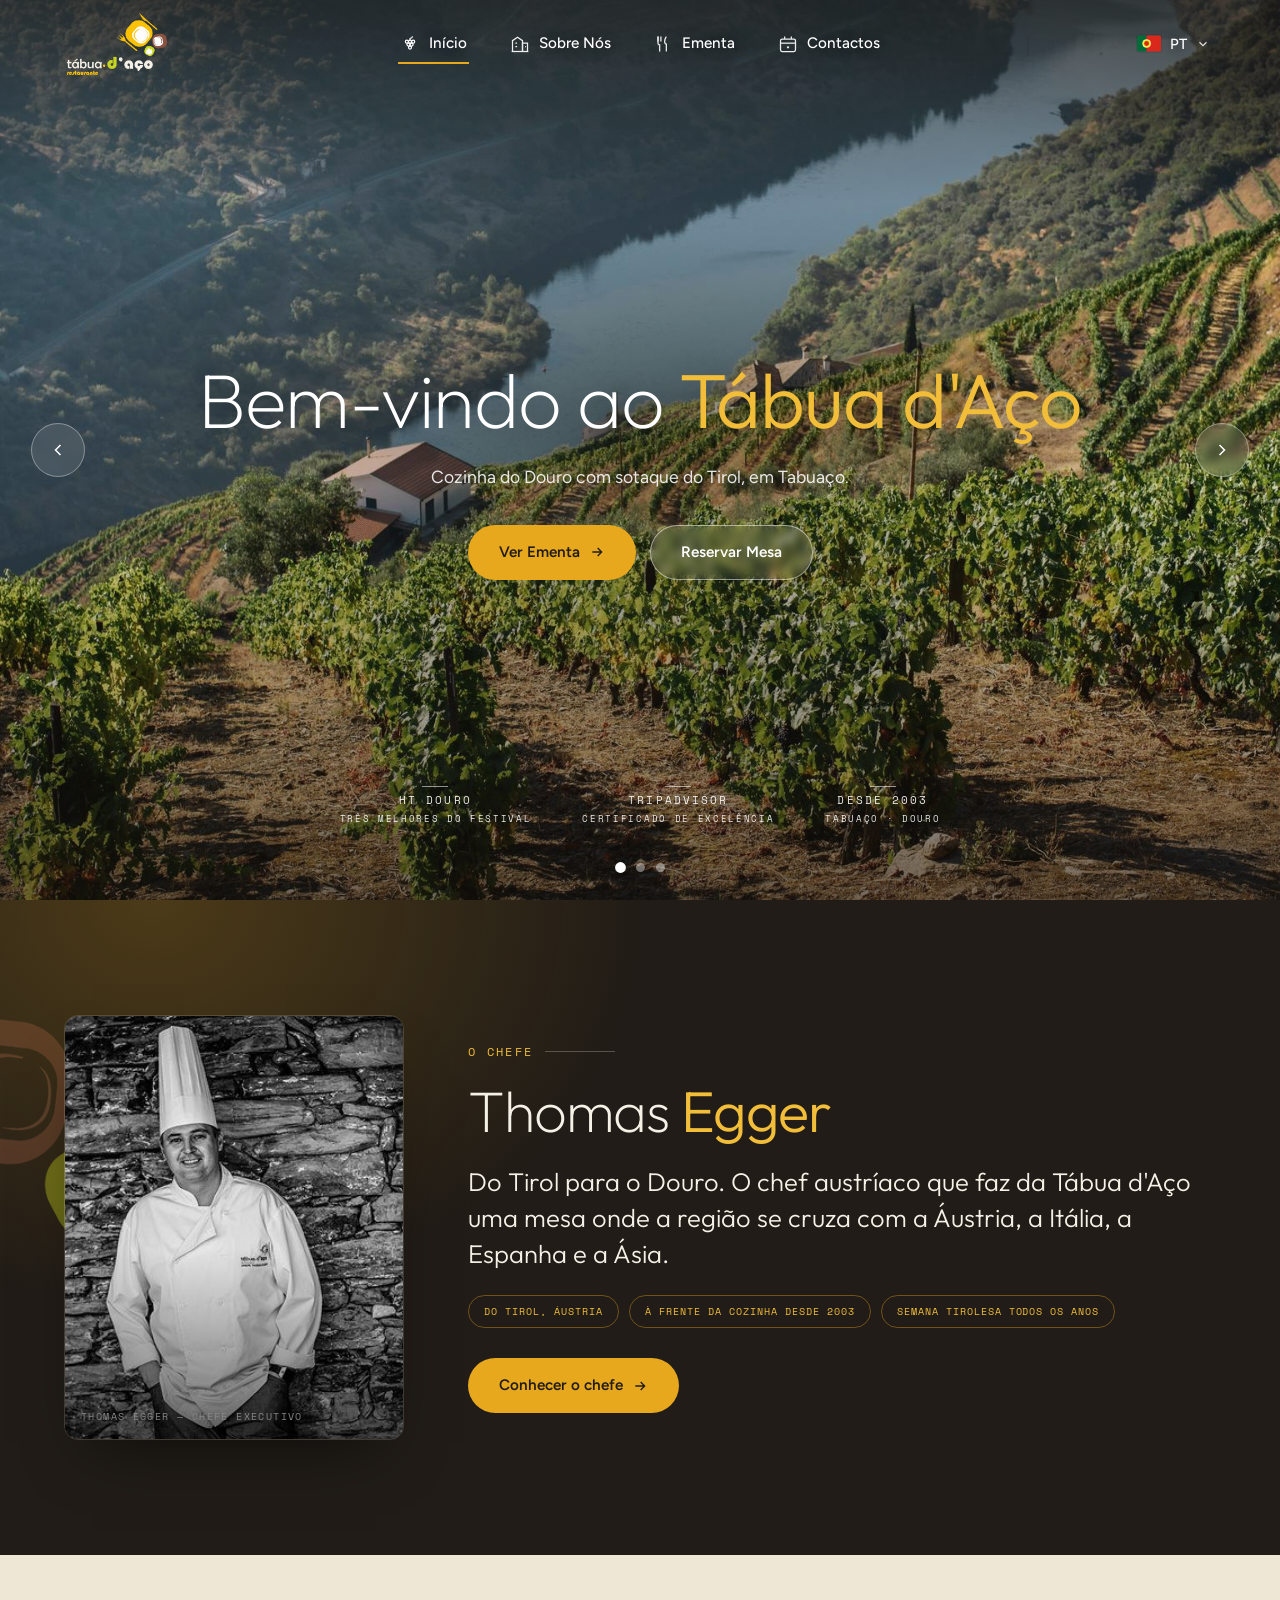
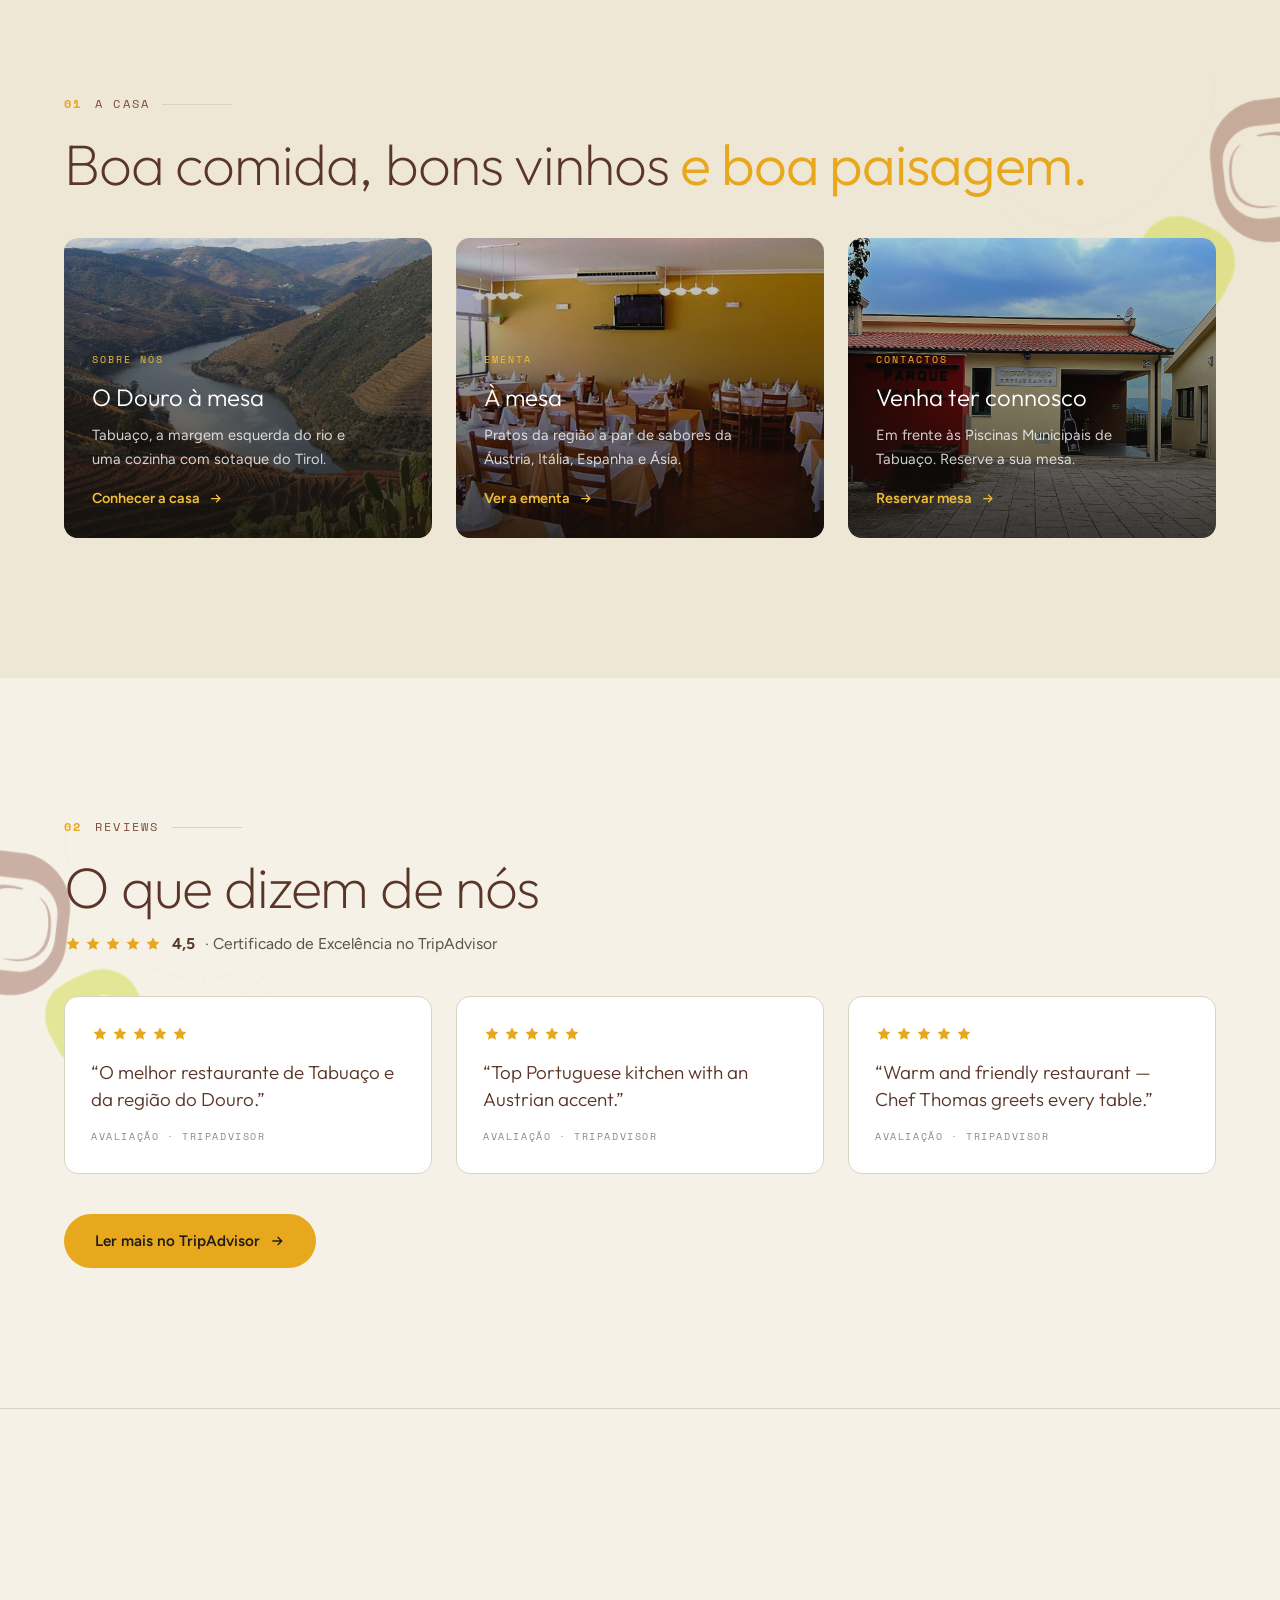
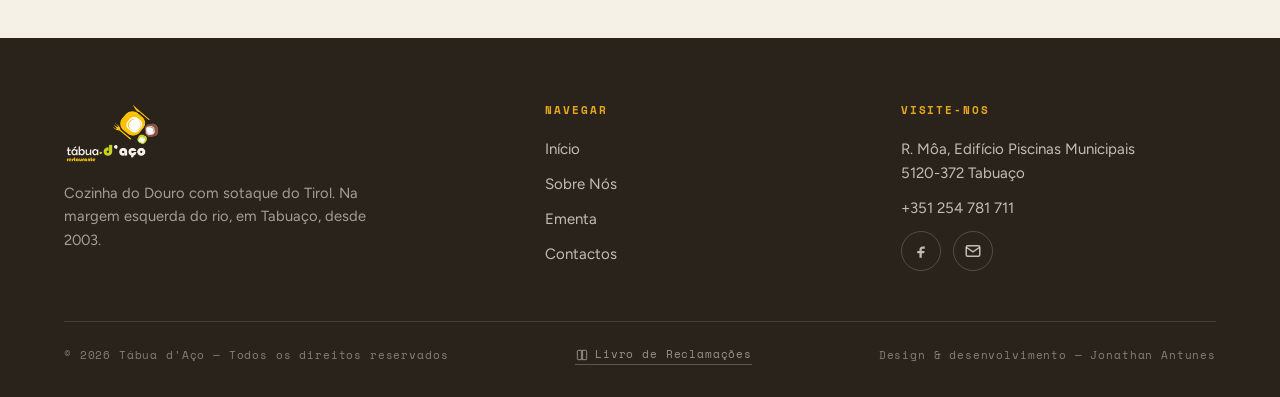
==== commit 74ee927e: "Rodapé: adiciona link para o Livro de Reclamações Online Acrescenta em todas as páginas, no rodapé, " ====
--- a/index.html
+++ b/index.html
@@ -37,7 +37,7 @@
 <link rel="icon" type="image/png" href="assets/favicon.png?v=3">
 <link rel="icon" href="assets/favicon.ico?v=3" sizes="any">
 <link rel="apple-touch-icon" href="assets/apple-touch-icon.png?v=3">
-<link rel="stylesheet" href="assets/style.css?v=21">
+<link rel="stylesheet" href="assets/style.css?v=22">
 <script type="application/ld+json">
 {
   "@context": "https://schema.org",
@@ -360,6 +360,10 @@
   </div>
   <div class="footer__bottom">
     <span data-i18n="foot_rights">© 2026 Tábua d'Aço — Todos os direitos reservados</span>
+    <a class="footer__complaints" href="https://www.livroreclamacoes.pt" target="_blank" rel="noopener noreferrer">
+      <svg width="14" height="14" viewBox="0 0 24 24" fill="none" stroke="currentColor" stroke-width="1.6" aria-hidden="true"><path d="M4 5.5C4 4.7 4.7 4 5.5 4H11v16H5.5A1.5 1.5 0 014 18.5v-13z"/><path d="M20 5.5c0-.8-.7-1.5-1.5-1.5H13v16h5.5a1.5 1.5 0 001.5-1.5v-13z"/></svg>
+      <span data-i18n="foot_complaints">Livro de Reclamações</span>
+    </a>
     <span>Design &amp; desenvolvimento — Jonathan Antunes</span>
   </div>
 </div>
@@ -368,7 +372,7 @@
   <svg width="24" height="24" viewBox="0 0 24 24" fill="none" stroke="currentColor" stroke-width="2.4"><path d="M12 19V5M5 12l7-7 7 7"/></svg>
 </button>
 
-<script src="assets/i18n.js?v=6"></script>
+<script src="assets/i18n.js?v=7"></script>
 <script src="assets/app.js?v=5"></script>
 </body>
 </html>
--- a/assets/style.css
+++ b/assets/style.css
@@ -466,7 +466,9 @@
 .footer__social a{width:40px;height:40px;border-radius:50%;border:1px solid rgba(246,241,231,.2);display:flex;align-items:center;justify-content:center;margin:0;transition:border-color .25s,background .25s,transform .2s}
 .footer__social a:hover{border-color:var(--gold);background:rgba(231,168,30,.12);transform:translateY(-2px)}
 .footer__social svg{width:18px;height:18px}
-.footer__bottom{max-width:var(--wrap);margin:44px auto 0;padding-top:24px;border-top:1px solid rgba(246,241,231,.12);display:flex;justify-content:space-between;gap:16px;flex-wrap:wrap;font-family:var(--mono);font-size:.66rem;letter-spacing:.08em;color:rgba(246,241,231,.45)}
+.footer__bottom{max-width:var(--wrap);margin:44px auto 0;padding-top:24px;border-top:1px solid rgba(246,241,231,.12);display:flex;justify-content:space-between;align-items:center;gap:16px 24px;flex-wrap:wrap;font-family:var(--mono);font-size:.66rem;letter-spacing:.08em;color:rgba(246,241,231,.45)}
+.footer__complaints{display:inline-flex;align-items:center;gap:6px;color:rgba(246,241,231,.55);border-bottom:1px solid rgba(246,241,231,.25);padding-bottom:1px;transition:color .2s,border-color .2s}
+.footer__complaints:hover{color:var(--gold-soft);border-color:var(--gold-soft)}
 
 /* topo */
 .totop{position:fixed;right:24px;bottom:24px;z-index:80;width:48px;height:48px;border-radius:50%;border:0;cursor:pointer;background:var(--gold);color:var(--espresso);display:flex;align-items:center;justify-content:center;opacity:0;transform:translateY(16px) scale(.8);pointer-events:none;transition:opacity .3s,transform .3s;box-shadow:0 10px 26px -10px rgba(231,168,30,.7)}
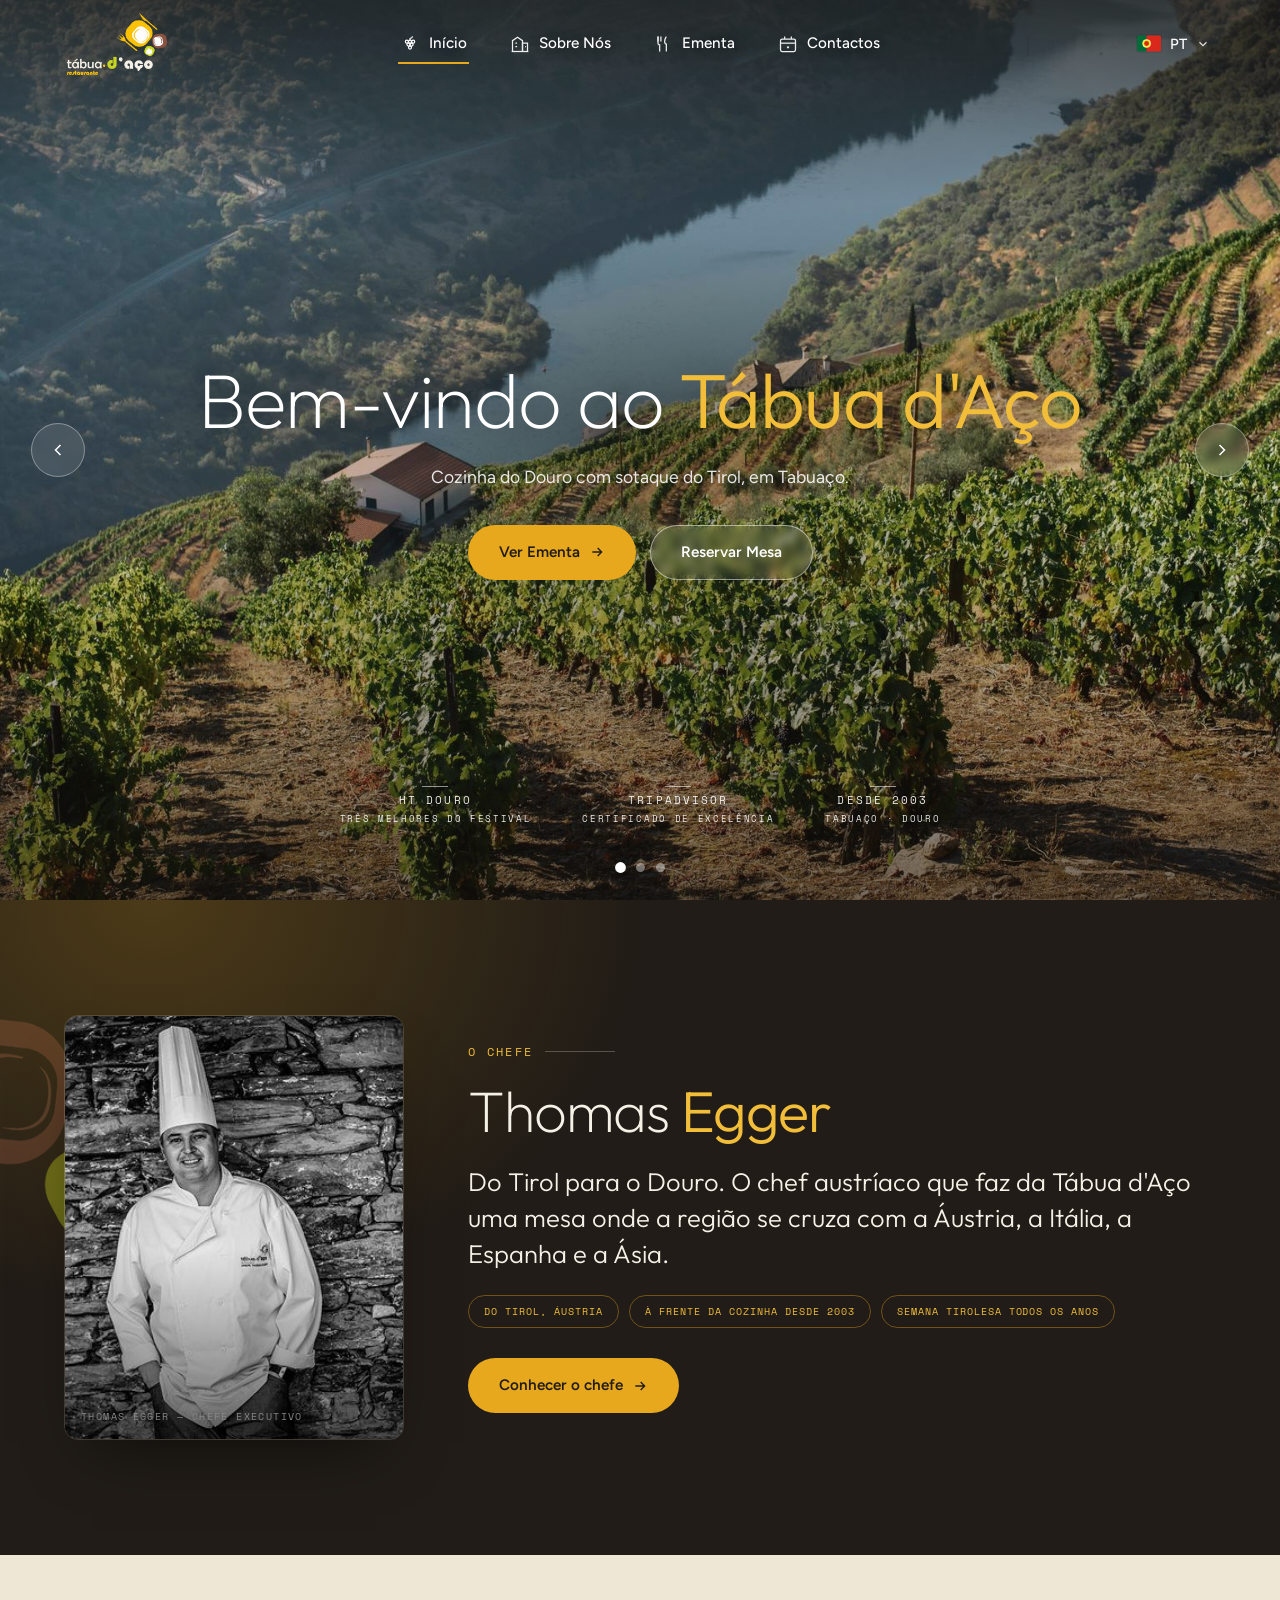
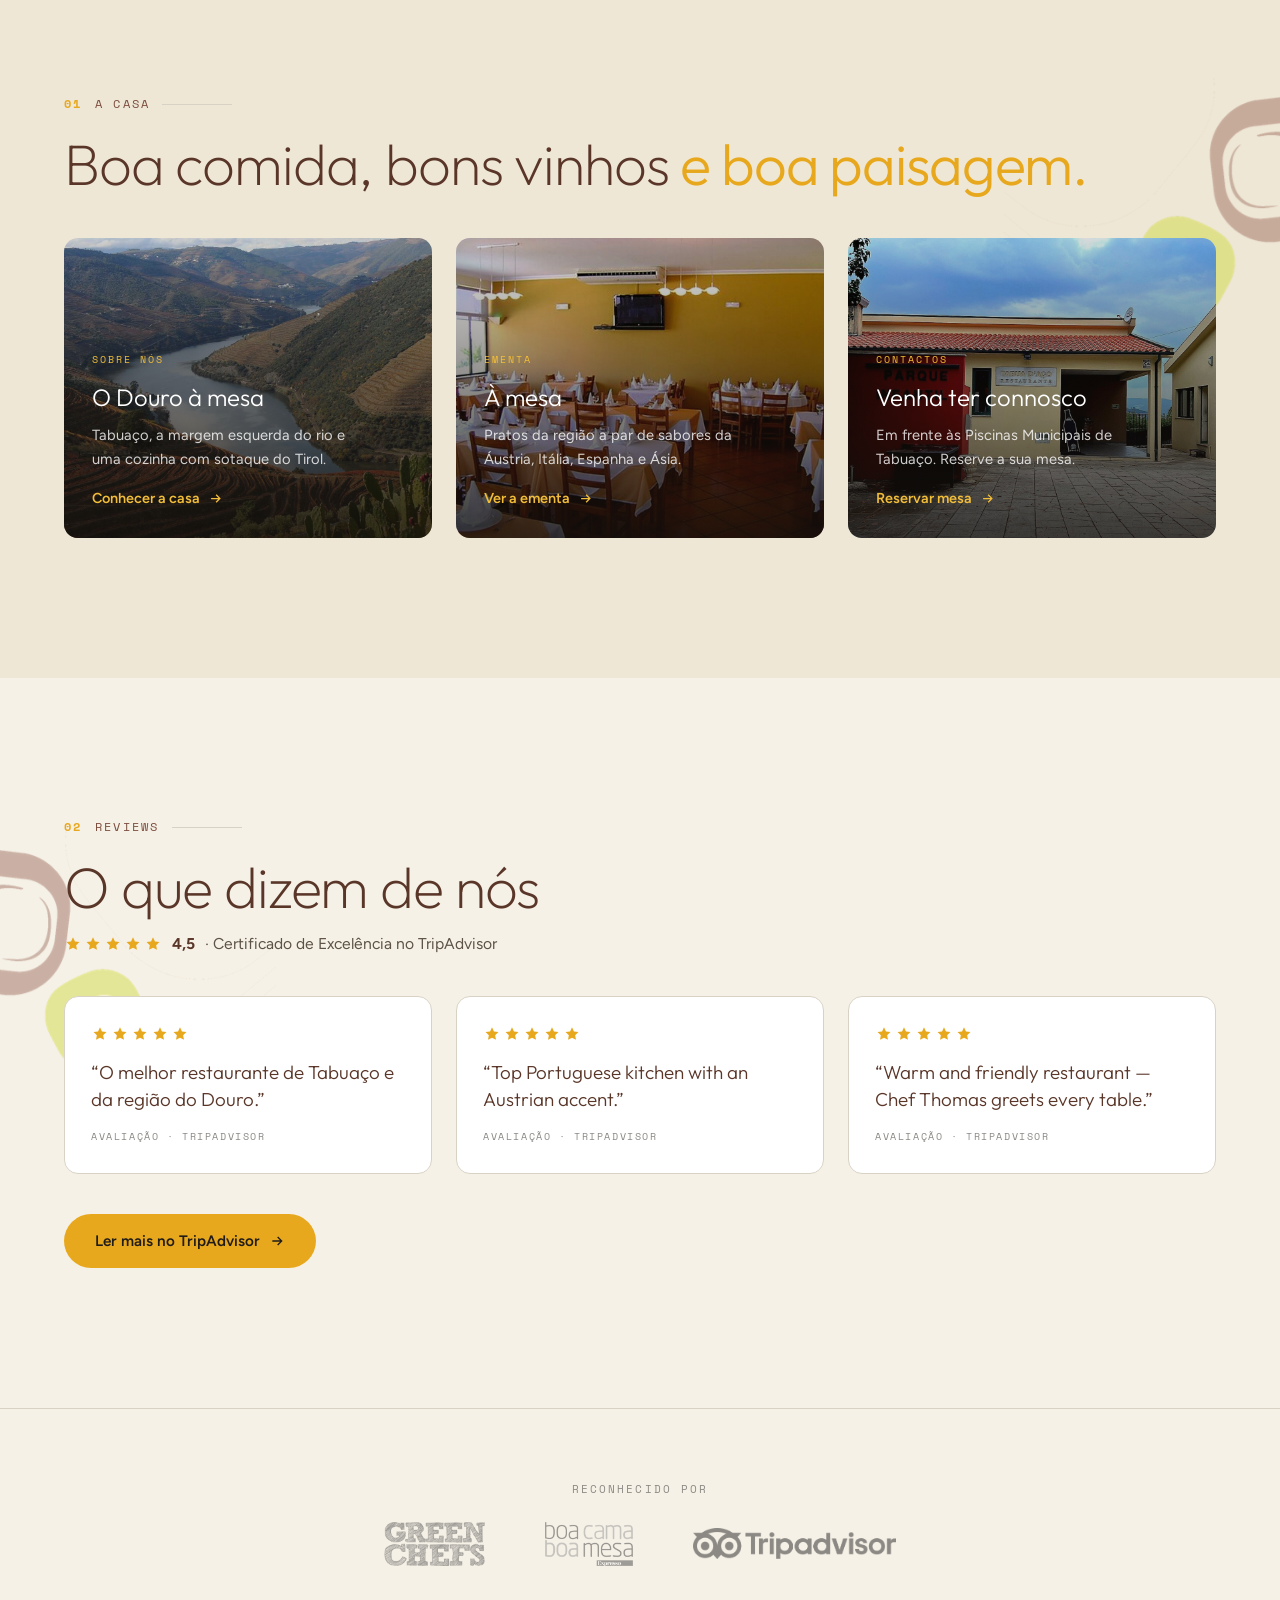
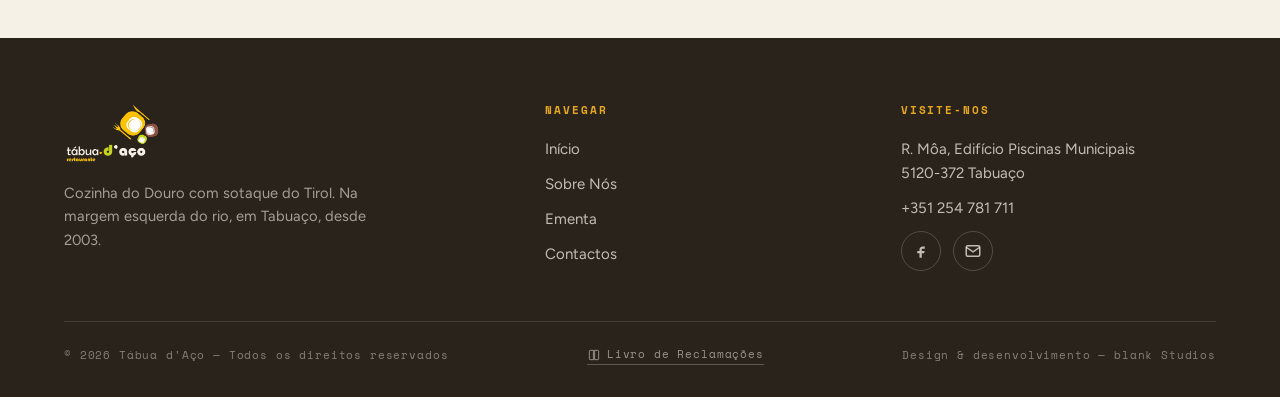
==== commit da9ccbb1: "Rodapé: crédito de design passa a link para blank Studios Substitui 'Design & desenvolvimento — Jona" ====
--- a/index.html
+++ b/index.html
@@ -37,7 +37,7 @@
 <link rel="icon" type="image/png" href="assets/favicon.png?v=3">
 <link rel="icon" href="assets/favicon.ico?v=3" sizes="any">
 <link rel="apple-touch-icon" href="assets/apple-touch-icon.png?v=3">
-<link rel="stylesheet" href="assets/style.css?v=22">
+<link rel="stylesheet" href="assets/style.css?v=23">
 <script type="application/ld+json">
 {
   "@context": "https://schema.org",
@@ -364,7 +364,7 @@
       <svg width="14" height="14" viewBox="0 0 24 24" fill="none" stroke="currentColor" stroke-width="1.6" aria-hidden="true"><path d="M4 5.5C4 4.7 4.7 4 5.5 4H11v16H5.5A1.5 1.5 0 014 18.5v-13z"/><path d="M20 5.5c0-.8-.7-1.5-1.5-1.5H13v16h5.5a1.5 1.5 0 001.5-1.5v-13z"/></svg>
       <span data-i18n="foot_complaints">Livro de Reclamações</span>
     </a>
-    <span>Design &amp; desenvolvimento — Jonathan Antunes</span>
+    <a class="footer__credit" href="https://blankstudios.pt/" target="_blank" rel="noopener noreferrer">Design &amp; desenvolvimento — blank Studios</a>
   </div>
 </div>
 
--- a/assets/style.css
+++ b/assets/style.css
@@ -469,6 +469,8 @@
 .footer__bottom{max-width:var(--wrap);margin:44px auto 0;padding-top:24px;border-top:1px solid rgba(246,241,231,.12);display:flex;justify-content:space-between;align-items:center;gap:16px 24px;flex-wrap:wrap;font-family:var(--mono);font-size:.66rem;letter-spacing:.08em;color:rgba(246,241,231,.45)}
 .footer__complaints{display:inline-flex;align-items:center;gap:6px;color:rgba(246,241,231,.55);border-bottom:1px solid rgba(246,241,231,.25);padding-bottom:1px;transition:color .2s,border-color .2s}
 .footer__complaints:hover{color:var(--gold-soft);border-color:var(--gold-soft)}
+.footer__credit{color:inherit;transition:color .2s}
+.footer__credit:hover{color:var(--gold-soft)}
 
 /* topo */
 .totop{position:fixed;right:24px;bottom:24px;z-index:80;width:48px;height:48px;border-radius:50%;border:0;cursor:pointer;background:var(--gold);color:var(--espresso);display:flex;align-items:center;justify-content:center;opacity:0;transform:translateY(16px) scale(.8);pointer-events:none;transition:opacity .3s,transform .3s;box-shadow:0 10px 26px -10px rgba(231,168,30,.7)}
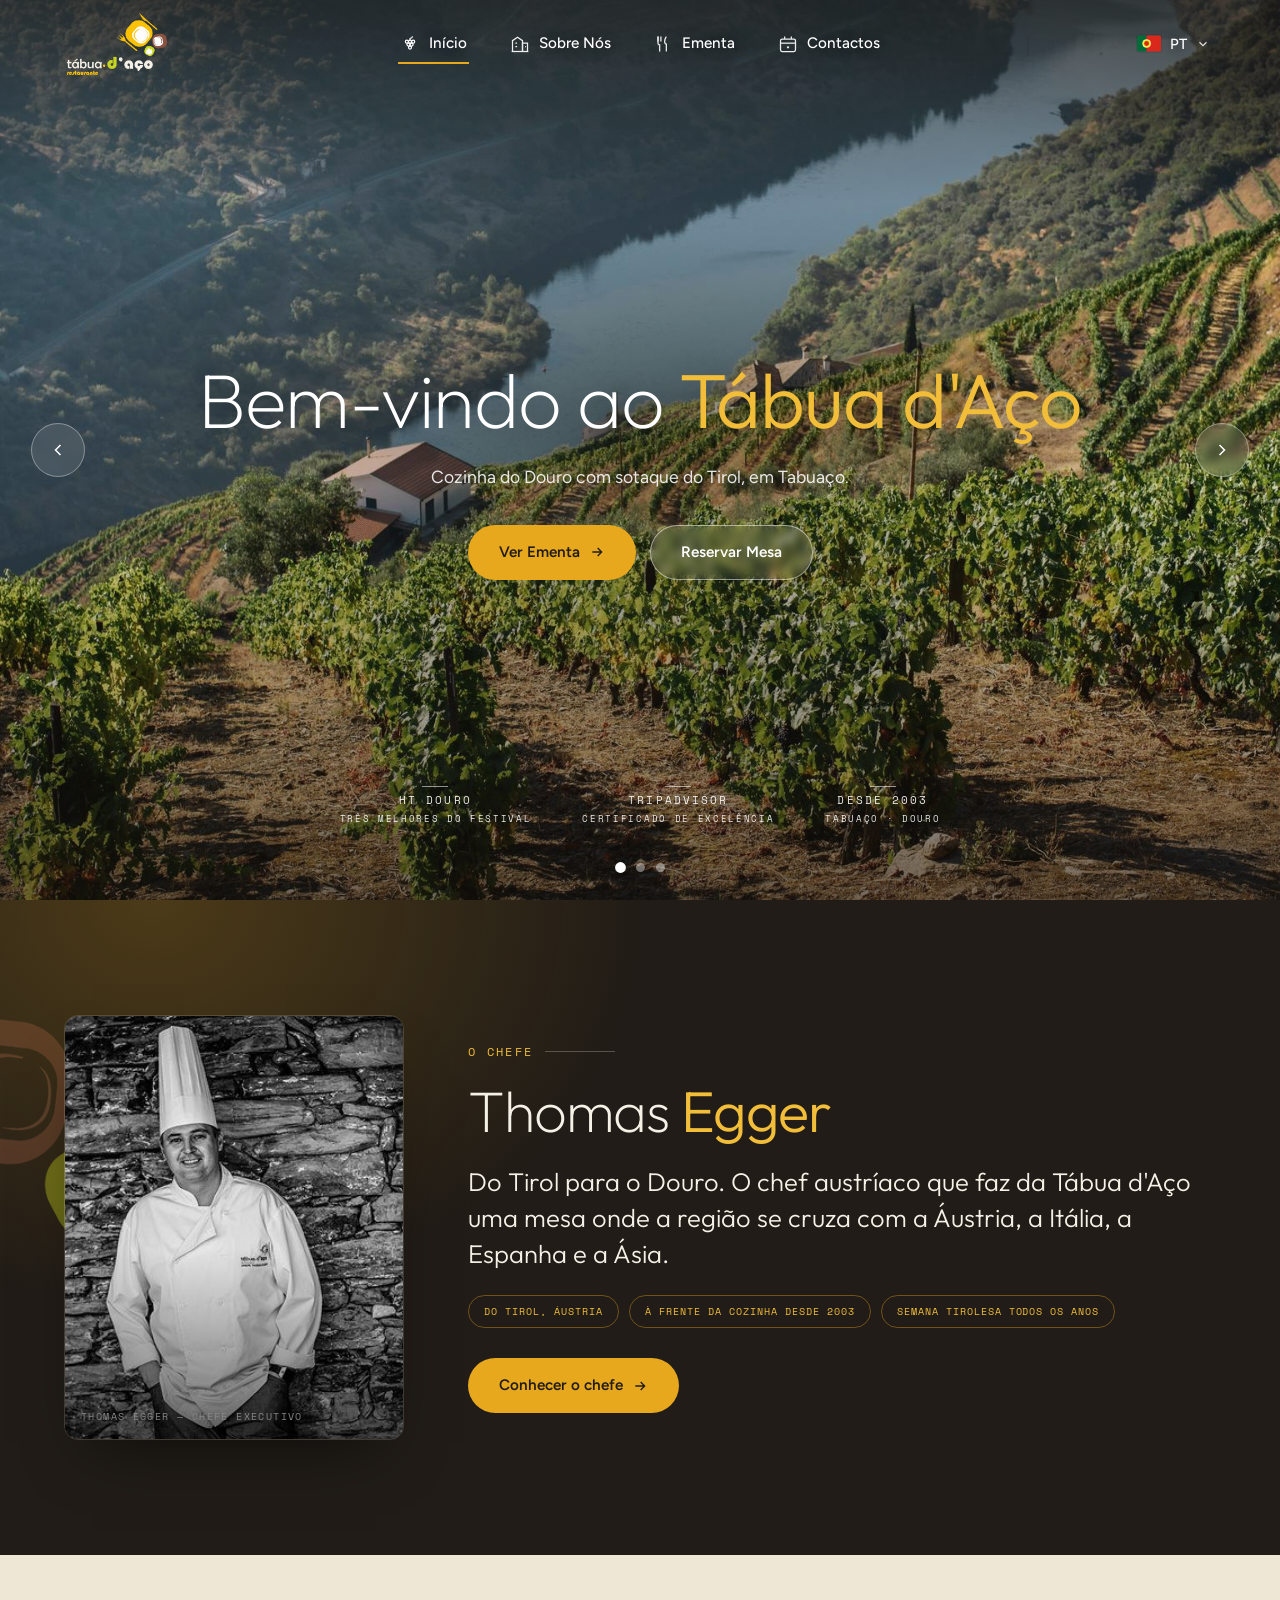
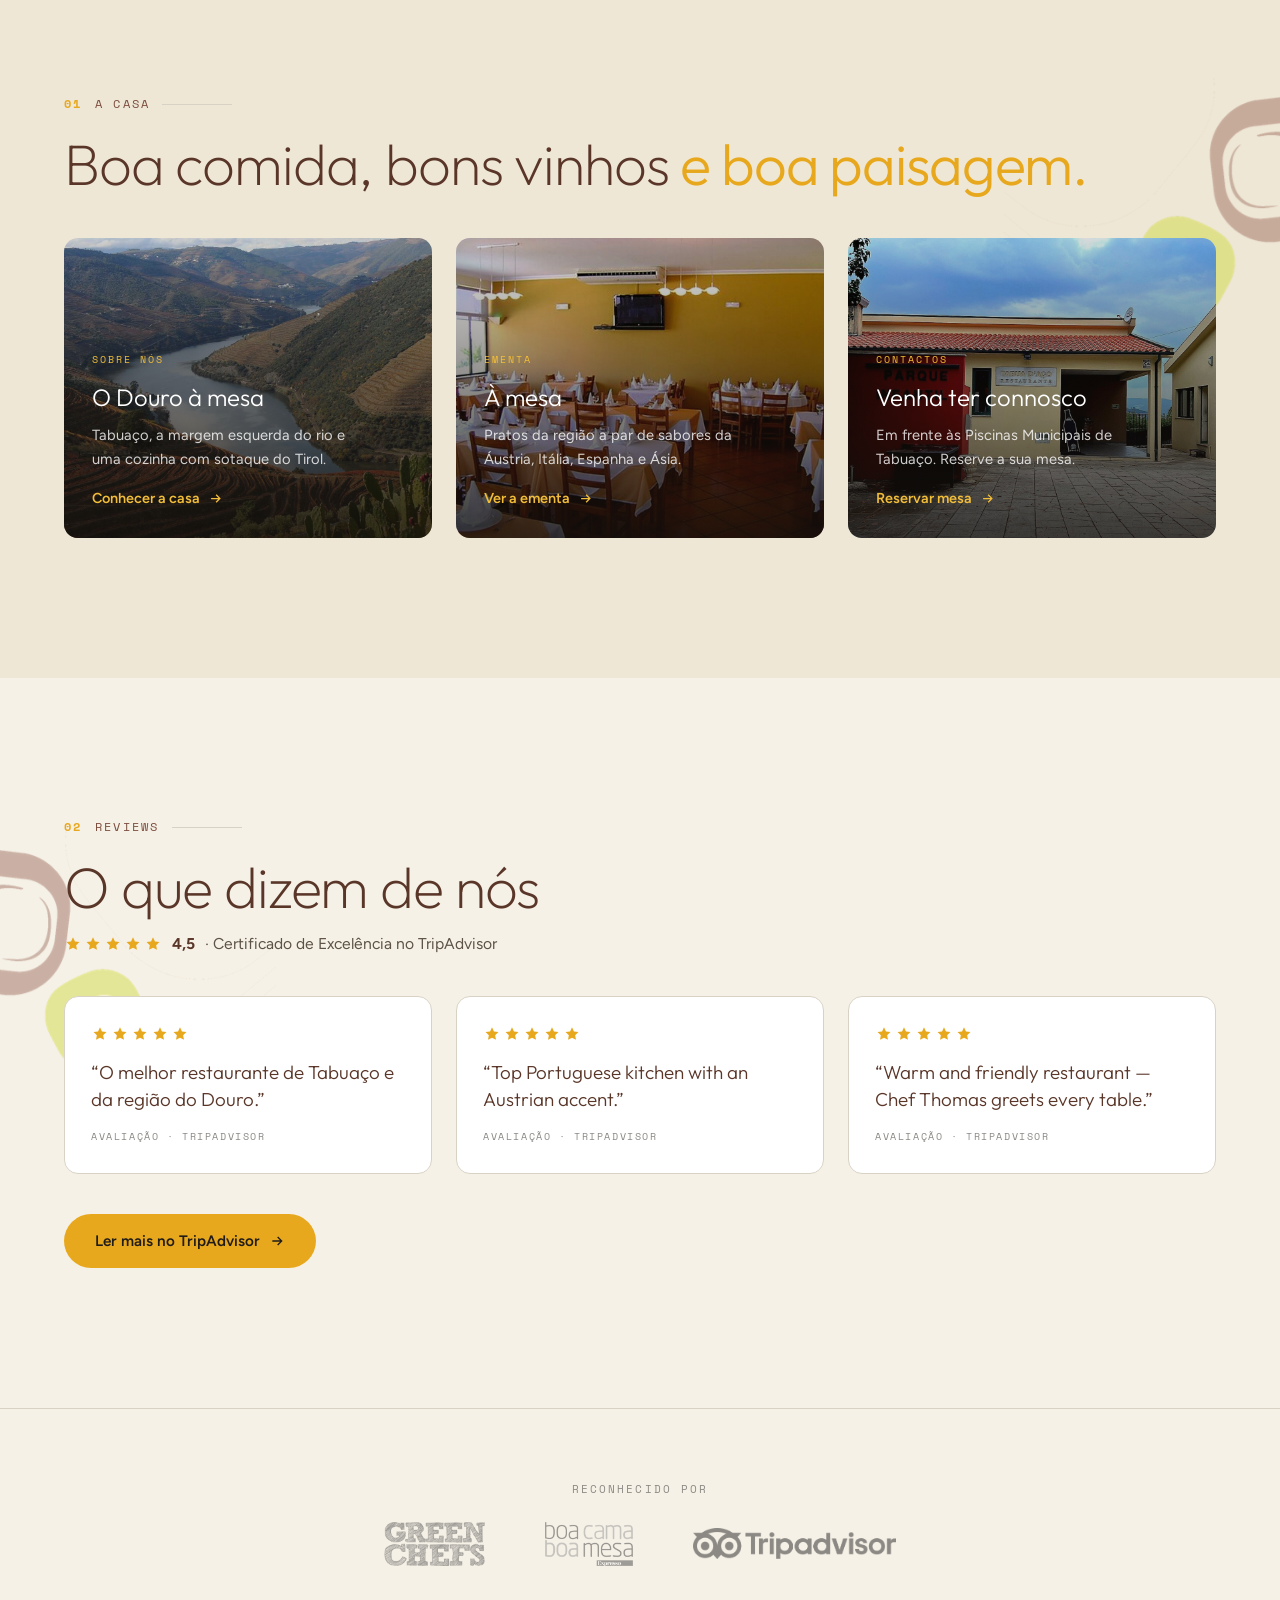
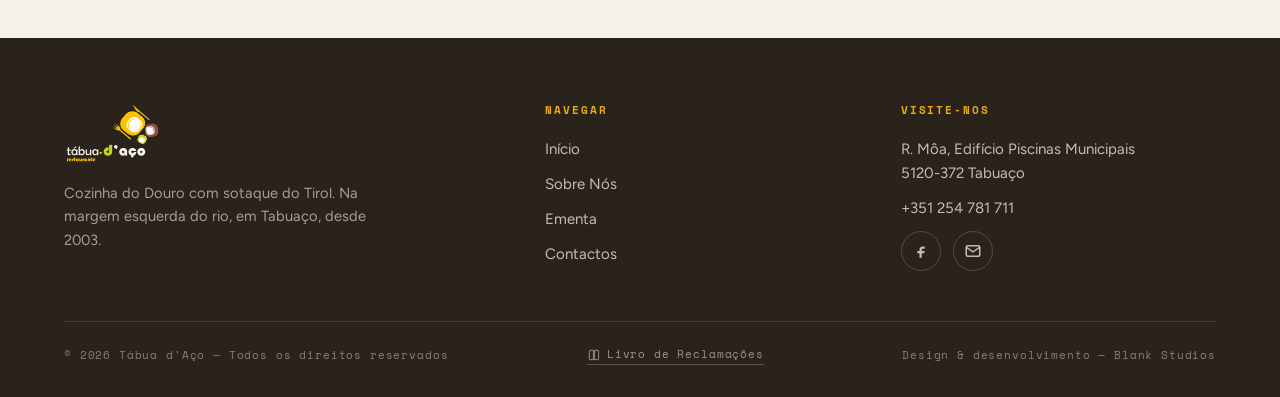
==== commit 43dd44ef: "Rodapé: corrige capitalização para 'Blank Studios' Co-Authored-By: Claude Opus 4.8 <noreply@anthropi" ====
--- a/index.html
+++ b/index.html
@@ -364,7 +364,7 @@
       <svg width="14" height="14" viewBox="0 0 24 24" fill="none" stroke="currentColor" stroke-width="1.6" aria-hidden="true"><path d="M4 5.5C4 4.7 4.7 4 5.5 4H11v16H5.5A1.5 1.5 0 014 18.5v-13z"/><path d="M20 5.5c0-.8-.7-1.5-1.5-1.5H13v16h5.5a1.5 1.5 0 001.5-1.5v-13z"/></svg>
       <span data-i18n="foot_complaints">Livro de Reclamações</span>
     </a>
-    <a class="footer__credit" href="https://blankstudios.pt/" target="_blank" rel="noopener noreferrer">Design &amp; desenvolvimento — blank Studios</a>
+    <a class="footer__credit" href="https://blankstudios.pt/" target="_blank" rel="noopener noreferrer">Design &amp; desenvolvimento — Blank Studios</a>
   </div>
 </div>
 
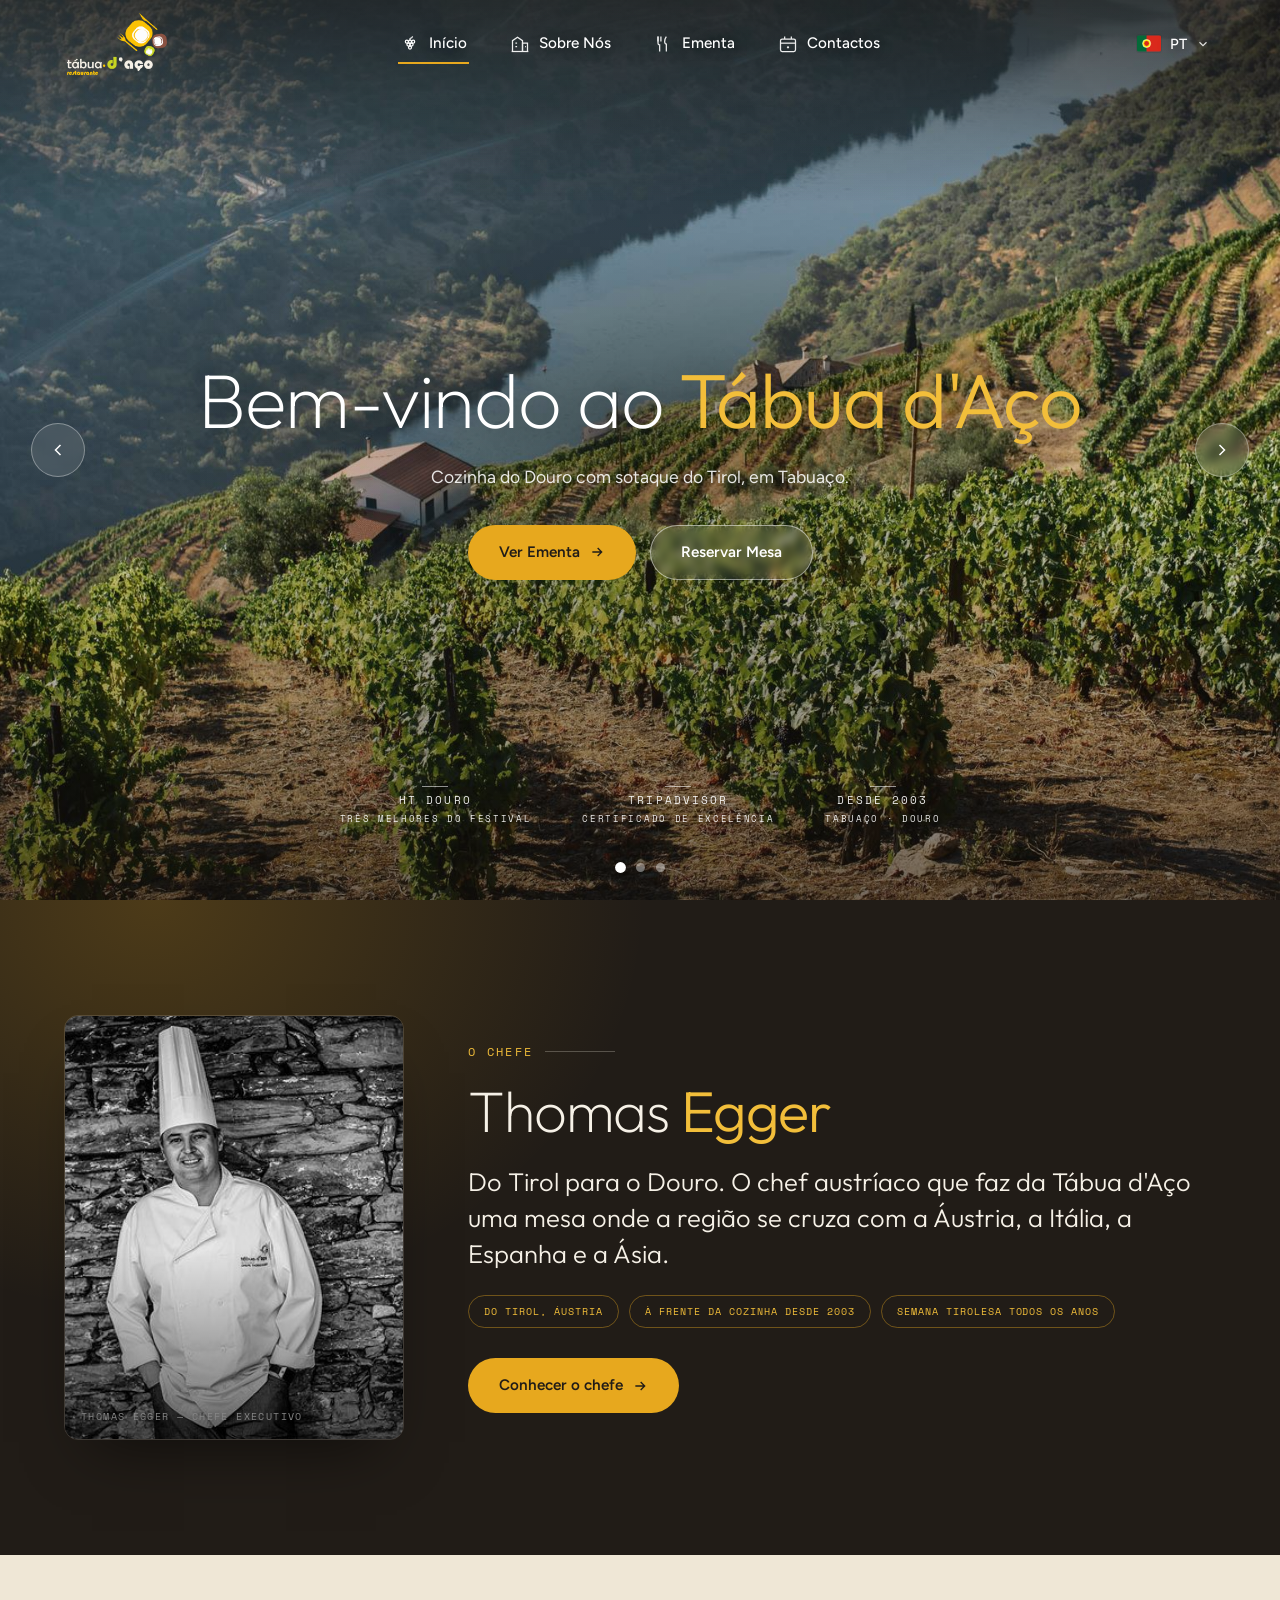
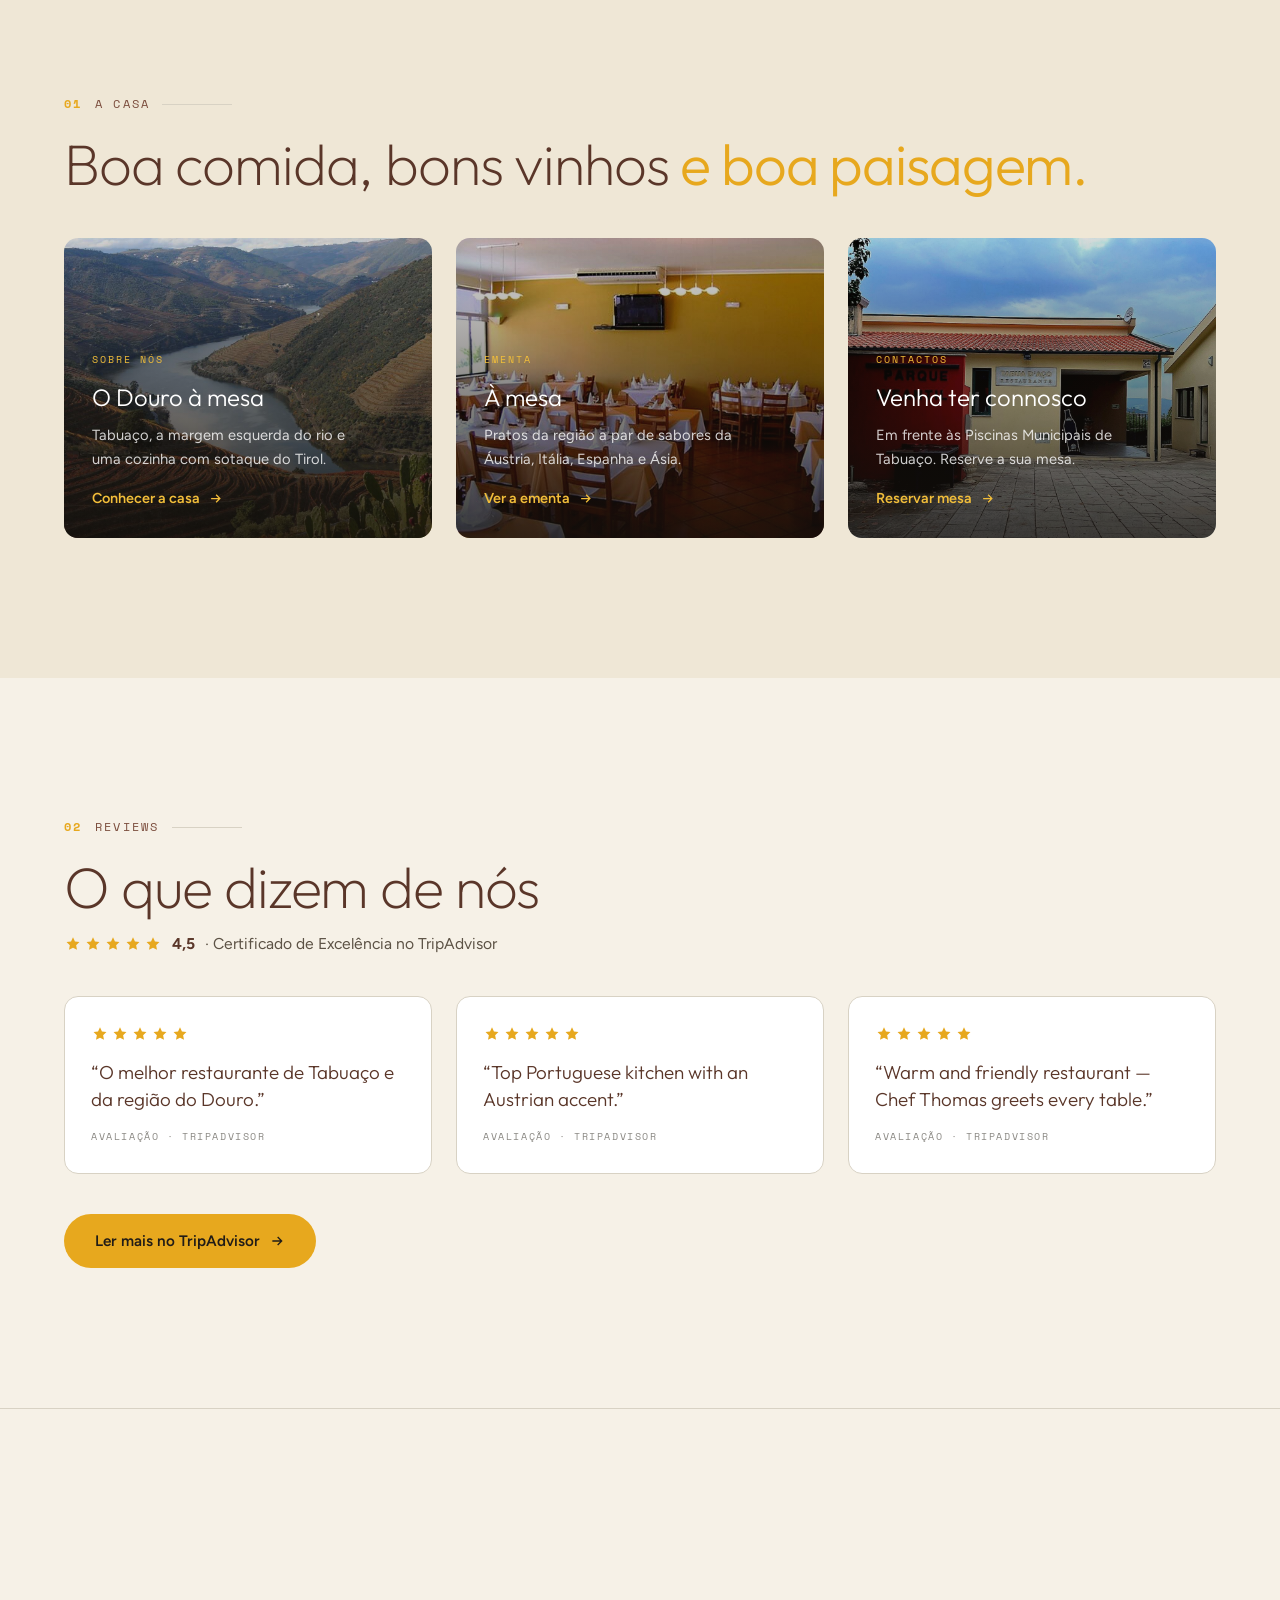
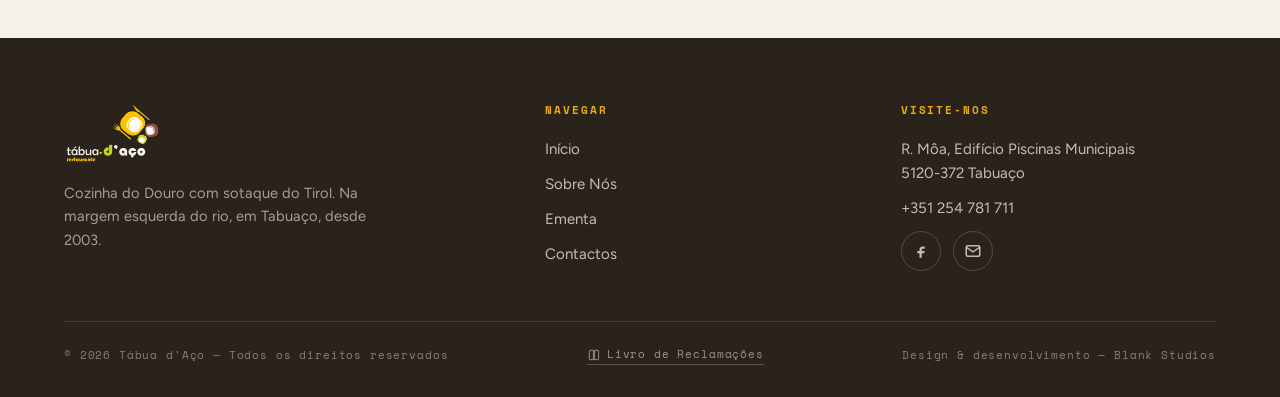
==== commit 07fe52bd: "Animações de scroll repetem sempre, não só na primeira vez As animações de entrada (.reveal e marcas" ====
--- a/index.html
+++ b/index.html
@@ -373,6 +373,6 @@
 </button>
 
 <script src="assets/i18n.js?v=7"></script>
-<script src="assets/app.js?v=5"></script>
+<script src="assets/app.js?v=6"></script>
 </body>
 </html>
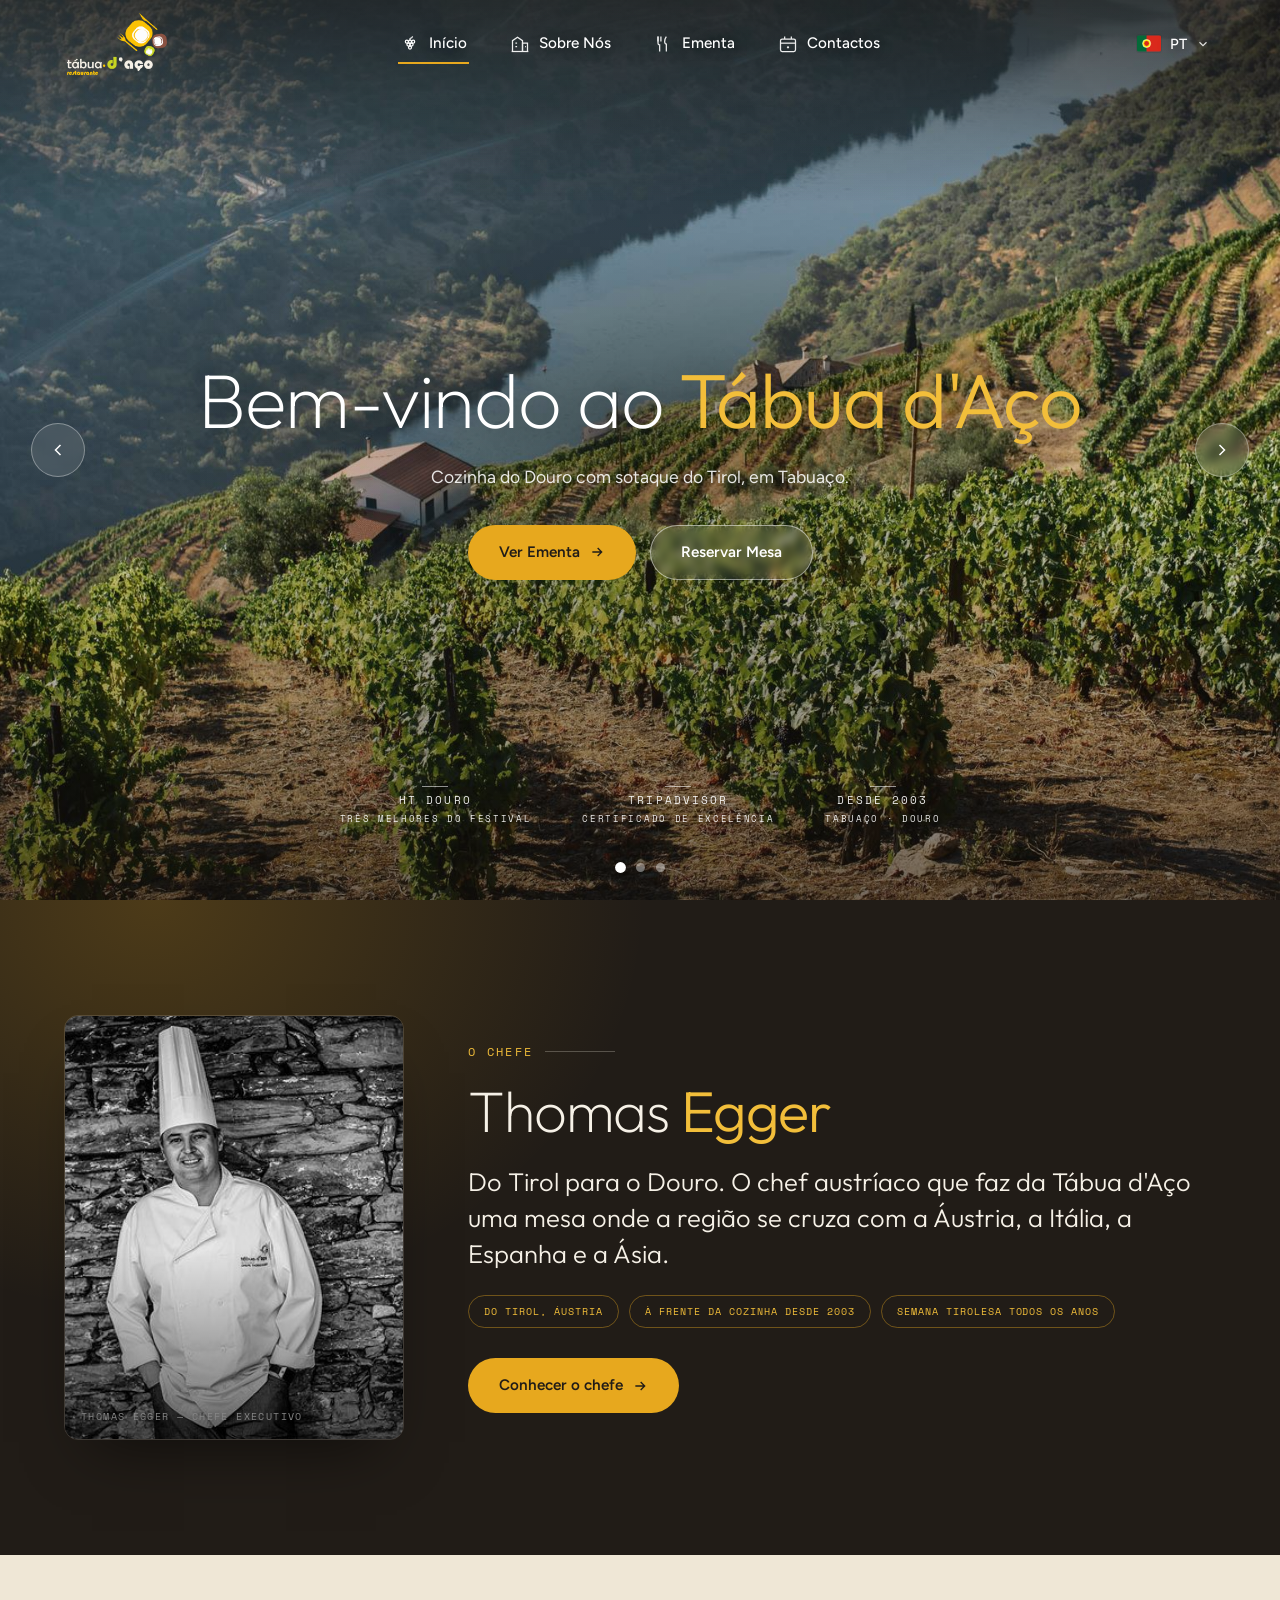
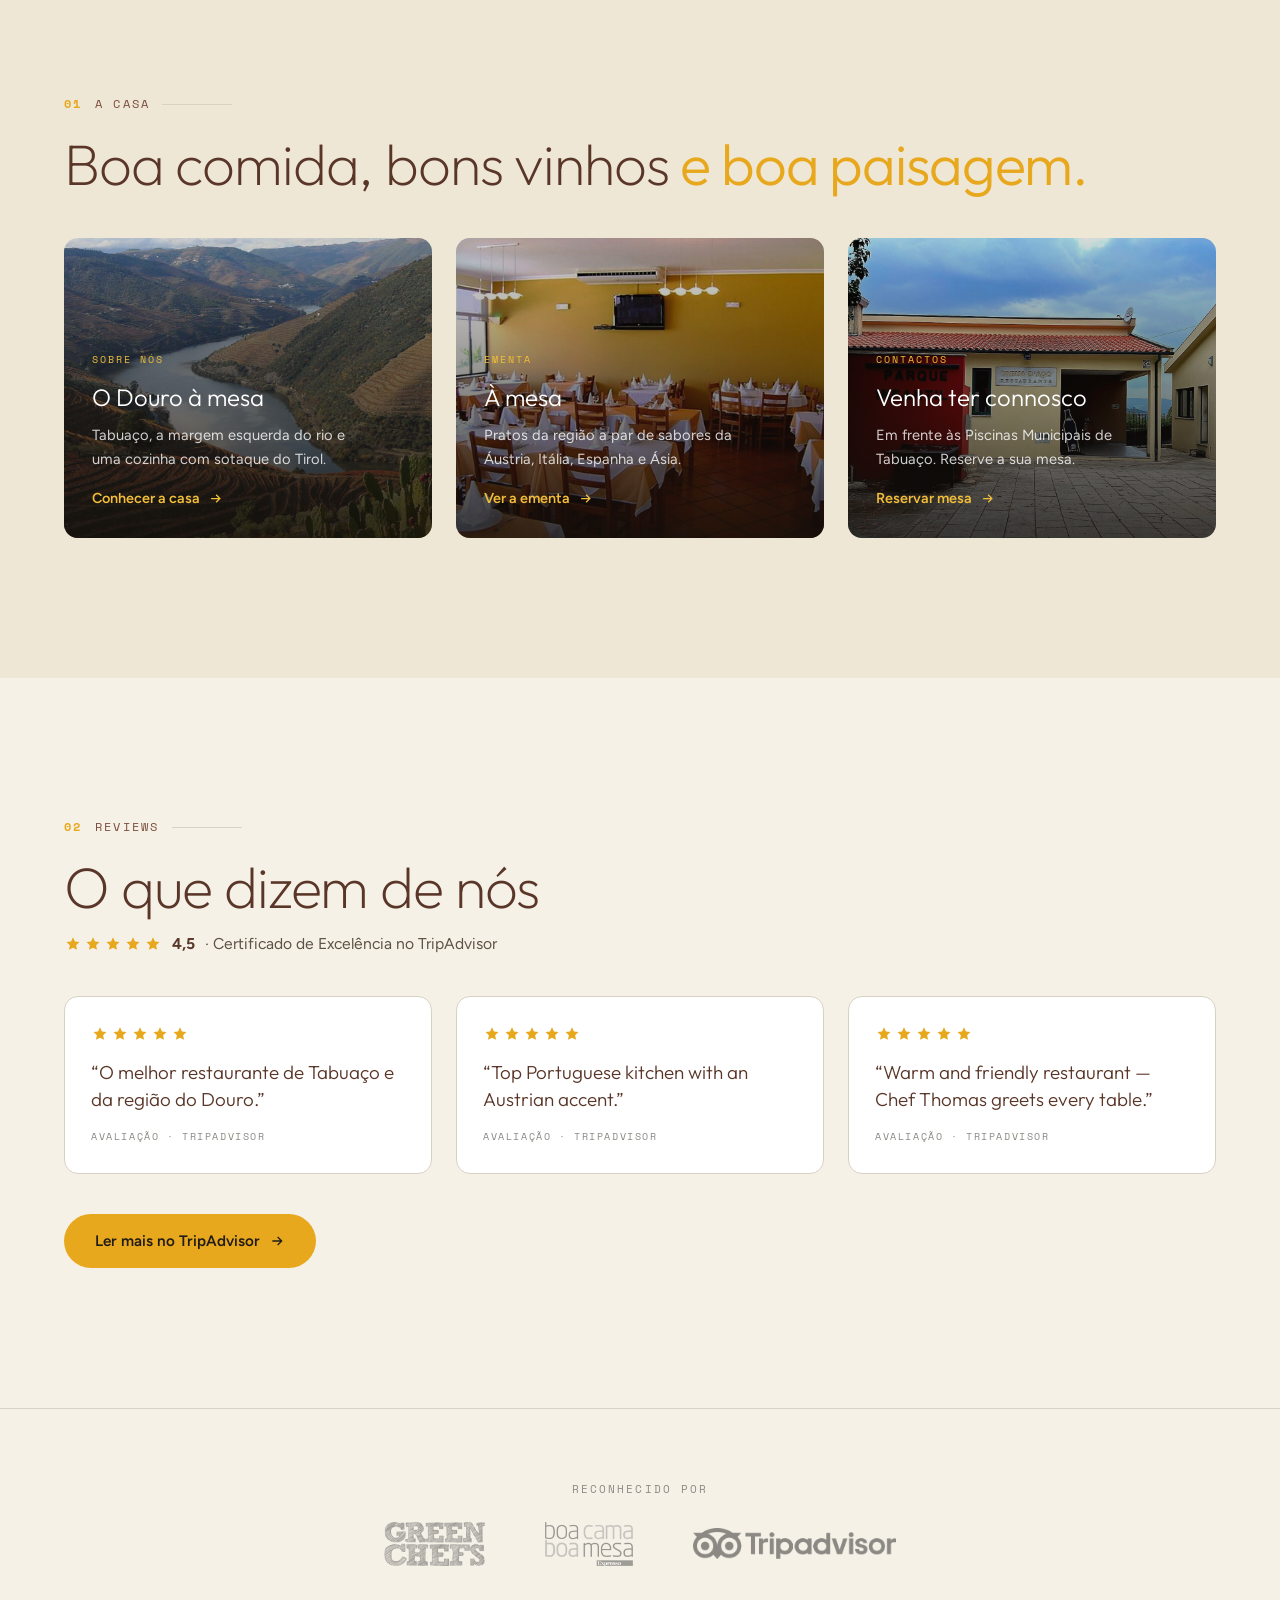
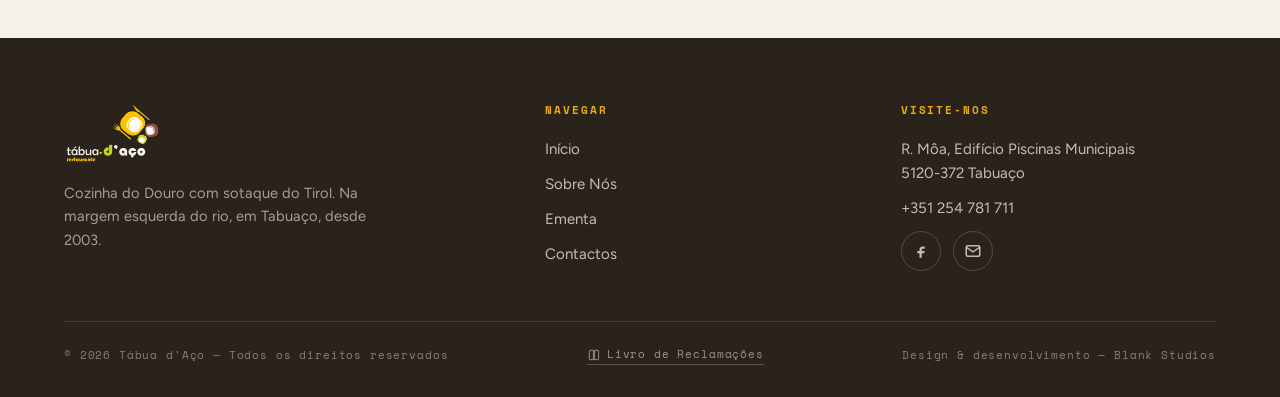
==== commit c2d0c300: "Marcas d'água: anima com a posição real da marca, não a secção toda As secções onde vivem as marcas " ====
--- a/index.html
+++ b/index.html
@@ -373,6 +373,6 @@
 </button>
 
 <script src="assets/i18n.js?v=7"></script>
-<script src="assets/app.js?v=6"></script>
+<script src="assets/app.js?v=7"></script>
 </body>
 </html>
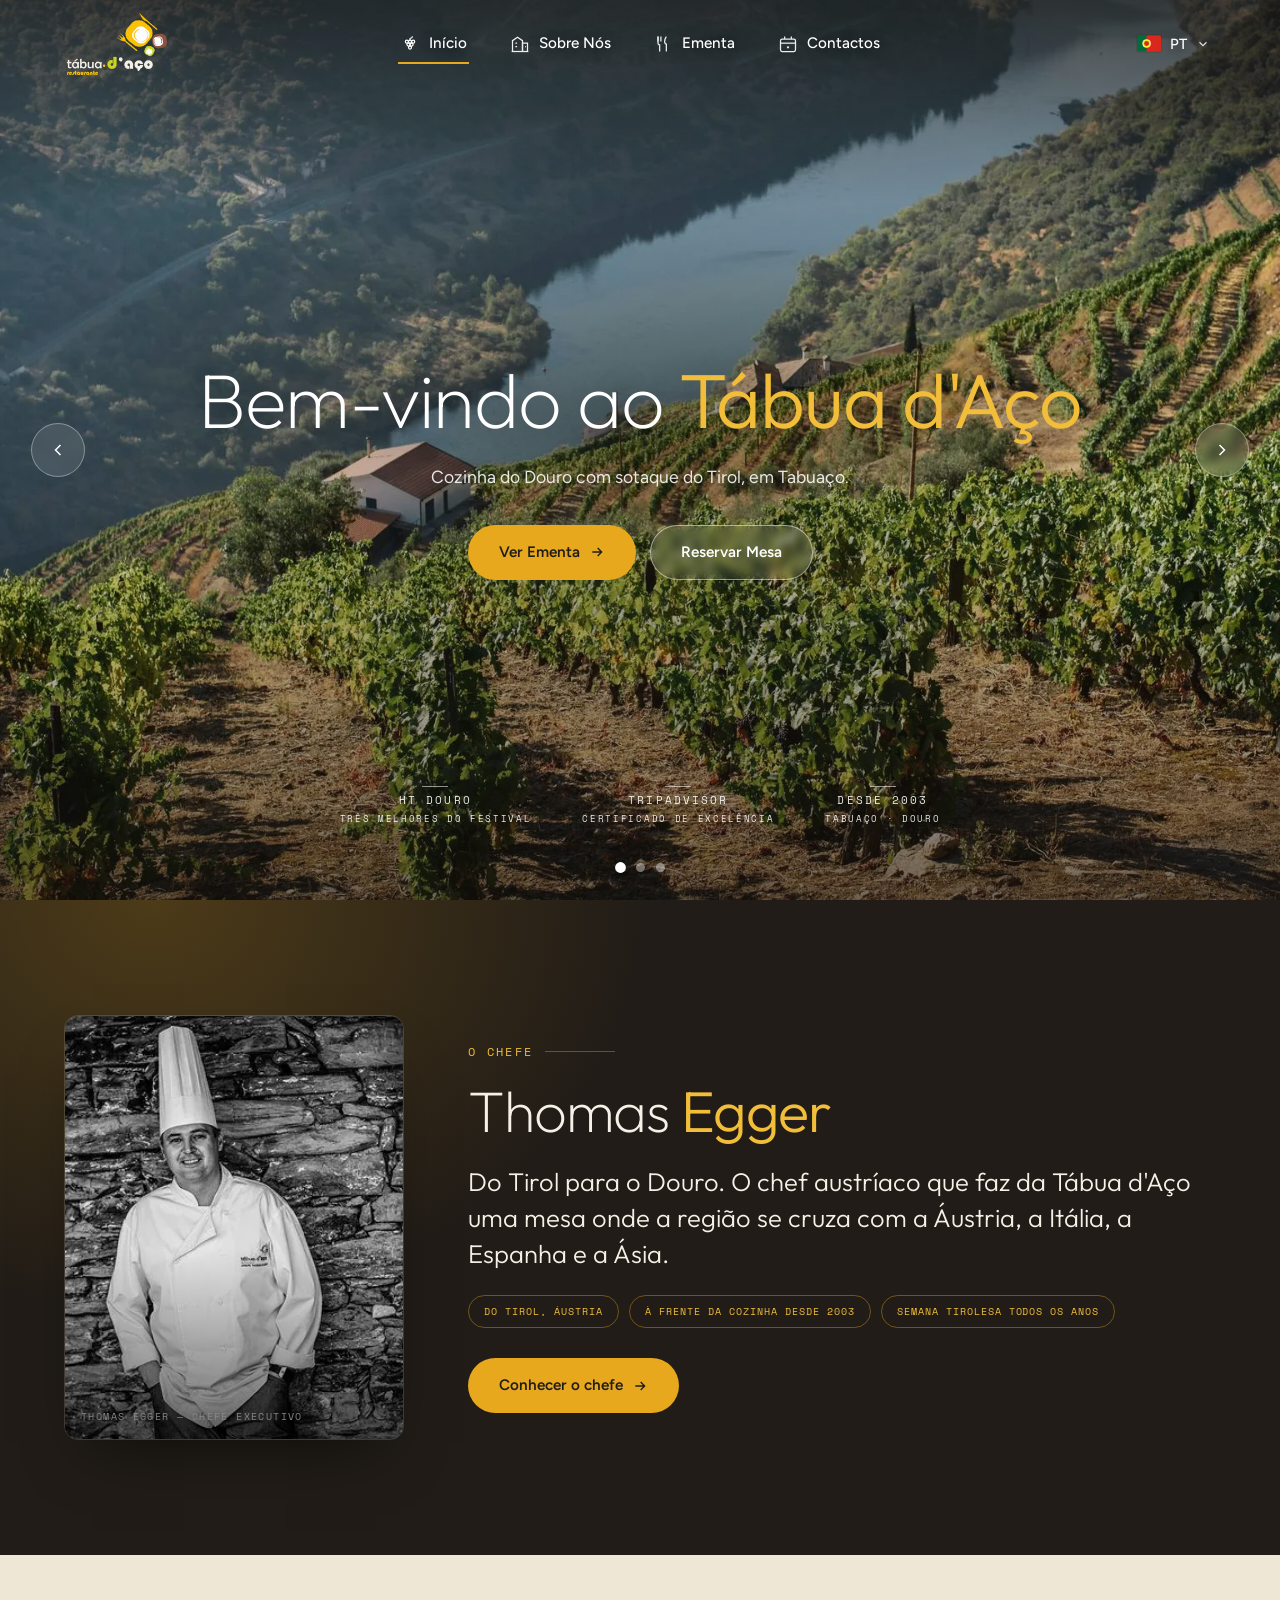
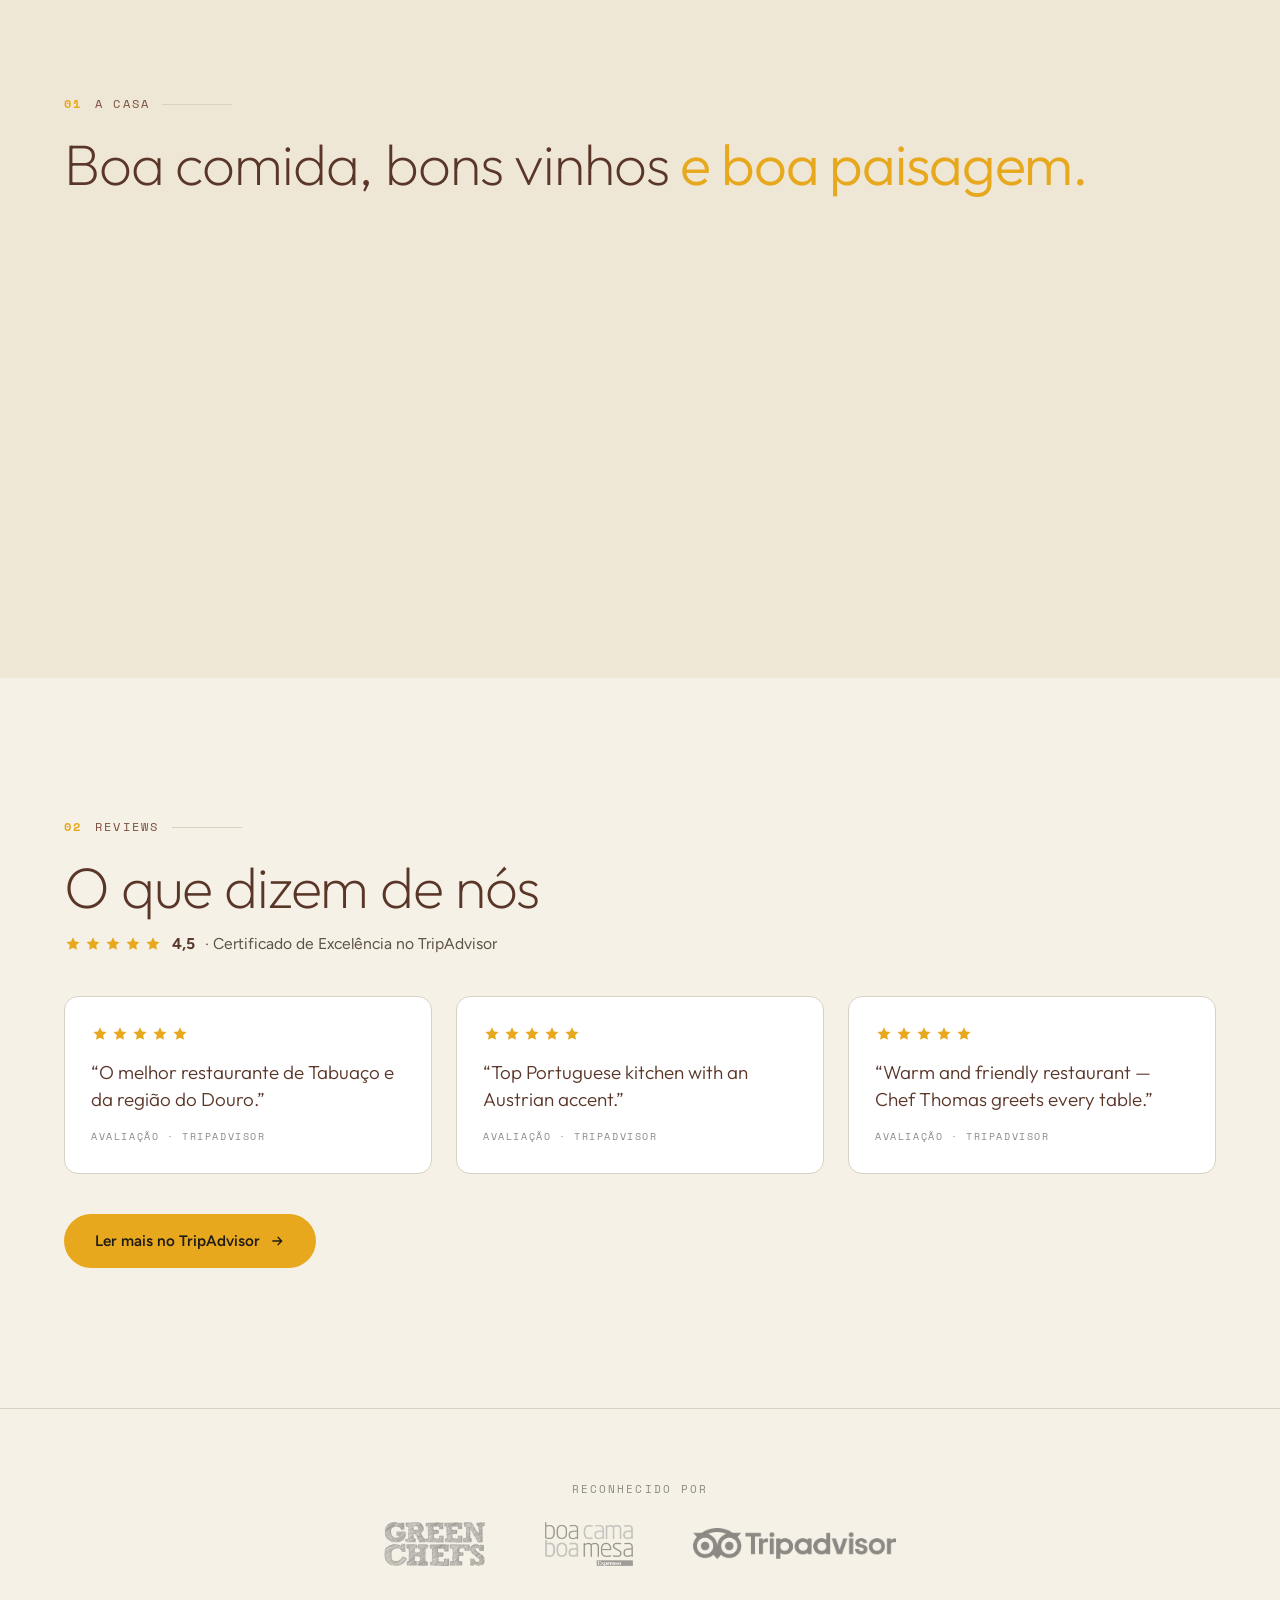
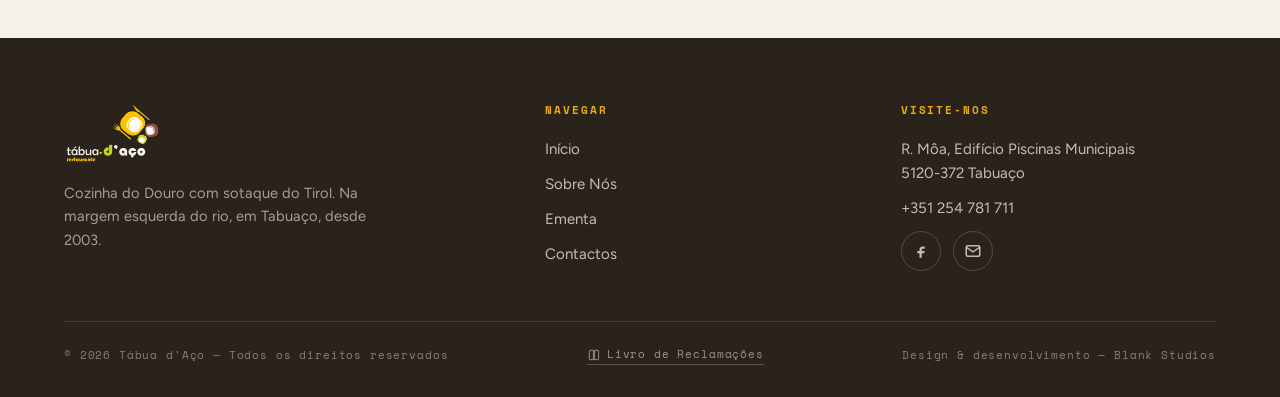
==== commit 869614f5: "Convert heavy images to WebP for faster load times Converts hero, chef and interior photos to WebP, " ====
--- a/index.html
+++ b/index.html
@@ -230,7 +230,10 @@
   <div class="cheffeat__glow"></div>
   <div class="cheffeat__wrap">
     <figure class="cheffeat__photo reveal">
-      <img src="assets/chef-thomas.jpg?v=2" alt="Chefe Thomas Egger, do Restaurante Tábua d'Aço, em Tabuaço" width="480" height="600" loading="lazy">
+      <picture>
+        <source srcset="assets/chef-thomas.webp?v=2" type="image/webp">
+        <img src="assets/chef-thomas.jpg?v=2" alt="Chefe Thomas Egger, do Restaurante Tábua d'Aço, em Tabuaço" width="480" height="600" loading="lazy">
+      </picture>
       <figcaption>Thomas Egger <span data-i18n="chef_cap">— Chefe executivo</span></figcaption>
     </figure>
     <div class="cheffeat__body reveal">
@@ -373,6 +376,6 @@
 </button>
 
 <script src="assets/i18n.js?v=7"></script>
-<script src="assets/app.js?v=7"></script>
+<script src="assets/app.js?v=6"></script>
 </body>
 </html>
--- a/assets/style.css
+++ b/assets/style.css
@@ -19,14 +19,14 @@
   --sans:'Figtree',-apple-system,'Segoe UI',sans-serif;
   --mono:'Space Mono',ui-monospace,monospace;
 
-  --img1:url("hero-1-vale.jpg");
-  --img-contactos:url("contactos-frente.jpg?v=1");
-  --img-mesa:url("interior-sala.jpg?v=1");
-  --img2:url("hero-2-rio.jpg");
-  --img3:url("hero-3-socalcos.jpg");
-  --hero1:url("hero-1-vinhas.jpg");
-  --hero2:url("hero-2-douro.jpg?v=3");
-  --hero3:url("hero-3-tabuaco.jpg?v=2");
+  --img1:url("hero-1-vale.webp");
+  --img-contactos:url("contactos-frente.webp?v=1");
+  --img-mesa:url("interior-sala.webp?v=1");
+  --img2:url("hero-2-rio.webp");
+  --img3:url("hero-3-socalcos.webp");
+  --hero1:url("hero-1-vinhas.webp");
+  --hero2:url("hero-2-douro.webp?v=3");
+  --hero3:url("hero-3-tabuaco.webp?v=2");
 
   --wrap:1180px;
   --pad:clamp(20px,5vw,64px);
@@ -256,7 +256,7 @@
 .about__meta .stat span{font-family:var(--mono);font-size:.66rem;letter-spacing:.14em;text-transform:uppercase;color:var(--steel)}
 
 .about__photo{position:relative;border-radius:14px;overflow:hidden;aspect-ratio:4/5;box-shadow:0 30px 60px -30px rgba(90,54,41,.45)}
-.about__img{width:100%;height:100%;background-image:var(--img3);background-size:cover;background-position:center}
+.about__img{width:100%;height:100%;background-image:url("sobre-vista-tabuaco.webp");background-size:cover;background-position:74% center}
 .about__photo figcaption{
   position:absolute;left:22px;bottom:18px;color:#fff;font-family:var(--mono);
   font-size:.62rem;letter-spacing:.16em;text-transform:uppercase;text-shadow:0 2px 12px rgba(0,0,0,.6);
@@ -434,6 +434,15 @@
 .contact__k{font-family:var(--mono);font-size:.64rem;letter-spacing:.16em;text-transform:uppercase;color:var(--steel);margin-bottom:6px;display:block}
 .contact__v{font-size:1.02rem;color:var(--ink);line-height:1.5}
 .contact__v a{transition:color .2s}
+
+.contact__map{grid-column:1/-1;margin-top:12px}
+.contact__map .contact__k{margin-bottom:14px}
+.contact__map-frame{position:relative;border-radius:14px;overflow:hidden;aspect-ratio:16/6;border:1px solid var(--steel-line);box-shadow:0 30px 60px -34px rgba(90,54,41,.4)}
+.contact__map-frame iframe{position:absolute;inset:0;width:100%;height:100%}
+.contact__map-link{display:inline-flex;align-items:center;gap:6px;margin-top:16px;font-family:var(--mono);font-size:.7rem;letter-spacing:.08em;text-transform:uppercase;color:var(--gold);text-decoration:none;transition:color .2s}
+.contact__map-link:hover{color:var(--brown-deep)}
+.contact__map-link svg{width:14px;height:14px;transition:transform .2s}
+.contact__map-link:hover svg{transform:translate(2px,-2px)}
 .contact__v a:hover{color:var(--brown)}
 .hours-line{display:flex;justify-content:space-between;max-width:280px;font-size:.95rem;padding:2px 0}
 .hours-line span:last-child{font-family:var(--mono);font-size:.8rem;color:var(--ink-soft)}
@@ -509,12 +518,13 @@
   .hero__arrow{width:44px;height:44px}
   .hero__marks{bottom:66px;gap:20px}
   .about__grid{grid-template-columns:1fr}
-  .about__photo{max-width:440px;margin:0 auto;order:-1}
+  .about__photo{width:100%;max-width:440px;margin:0 auto;order:-1}
   .pillars{grid-template-columns:1fr;gap:18px}
   .chef__wrap{grid-template-columns:1fr}
   .chef__photo{max-width:340px;margin-inline:auto;width:100%}
   .menu__panel.active{grid-template-columns:1fr}
   .contact__grid{grid-template-columns:1fr}
+  .contact__map-frame{aspect-ratio:4/3}
   .footer__grid{grid-template-columns:1fr;gap:34px}
 }
 @media(max-width:520px){
